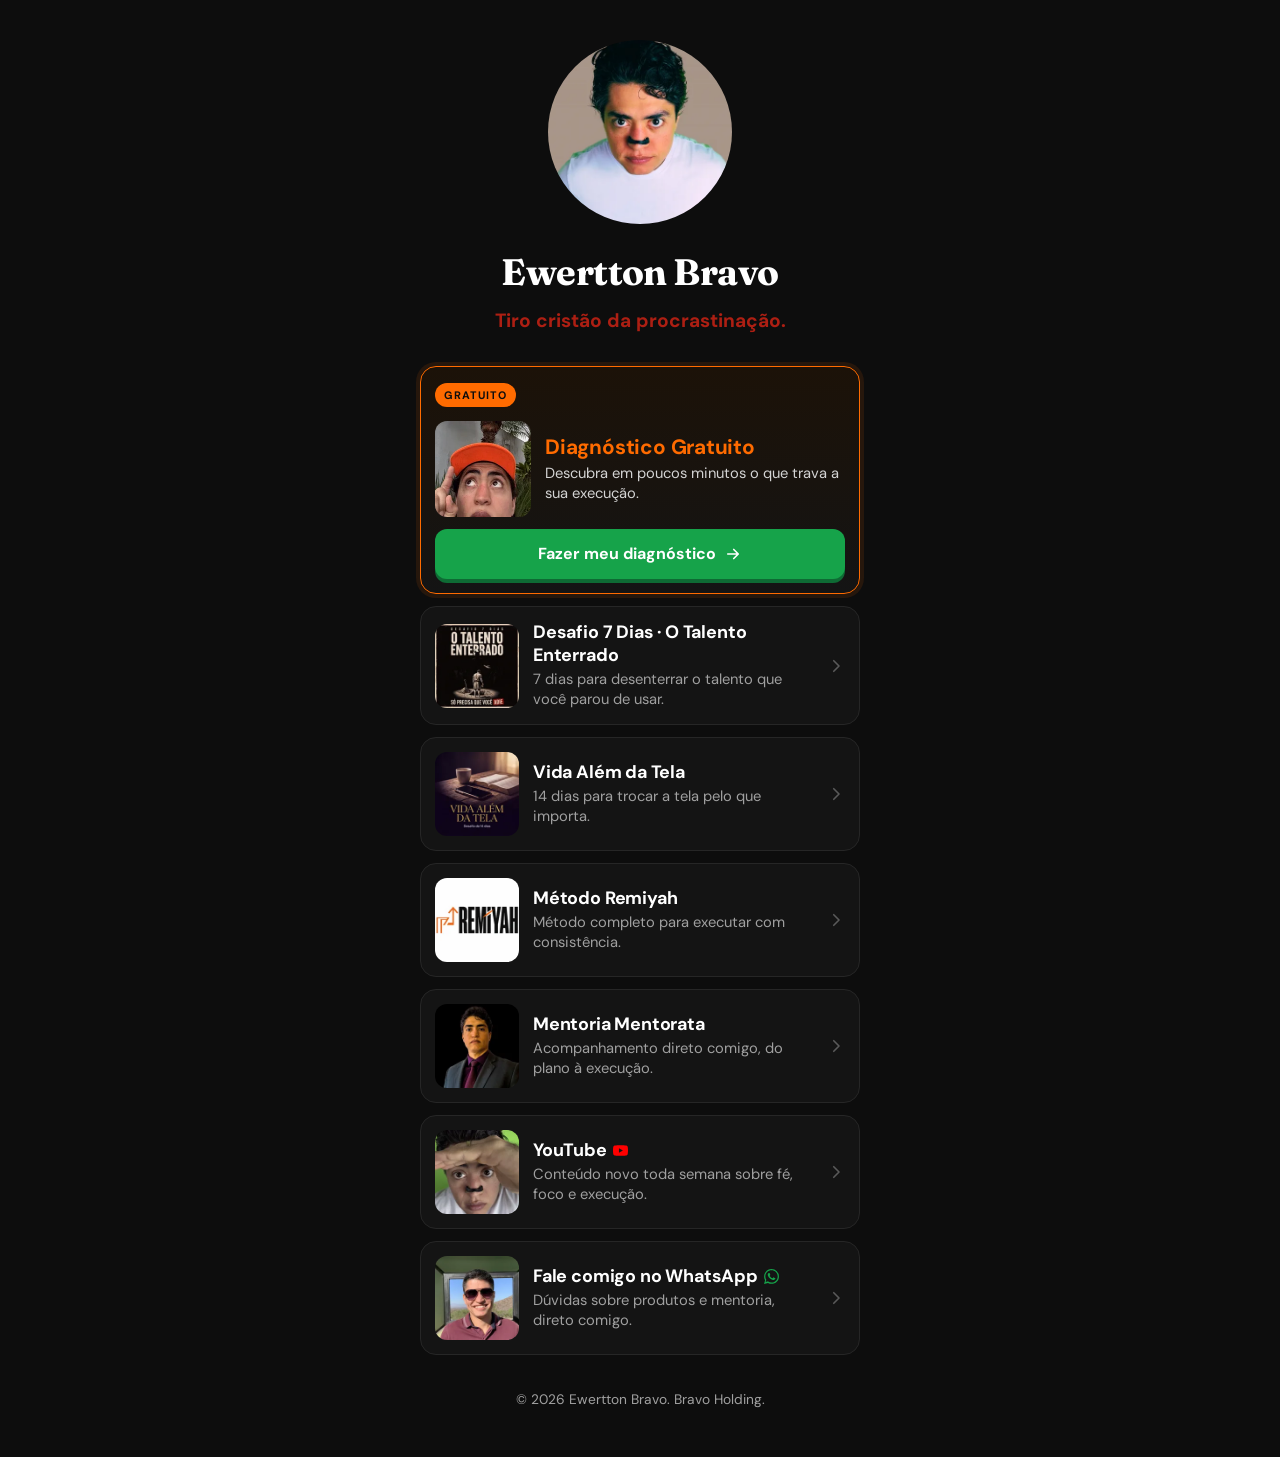
==== index.html @ 2bc5dc91 "Produtos em cards com destaque no Diagnóstico, foto e fonte maiores Reorganiza o link da bio no form" ====
<!DOCTYPE html>
<html lang="pt-BR">
<head>
<meta charset="UTF-8">
<meta name="viewport" content="width=device-width, initial-scale=1">

<title>Ewertton Bravo | Tiro cristão da procrastinação</title>
<meta name="description" content="Ewertton Bravo. Tiro cristão da procrastinação. Diagnóstico gratuito, Desafio 7 Dias · O Talento Enterrado, Método Remiyah e Mentoria Mentorata em um só lugar.">
<link rel="canonical" href="https://ebravoholding.com/">

<!-- Open Graph -->
<meta property="og:type" content="website">
<meta property="og:url" content="https://ebravoholding.com/">
<meta property="og:title" content="Ewertton Bravo | Tiro cristão da procrastinação">
<meta property="og:description" content="Diagnóstico gratuito, Desafio 7 Dias · O Talento Enterrado, Método Remiyah e Mentoria Mentorata em um só lugar.">
<meta property="og:image" content="https://ebravoholding.com/og-image.jpg">
<meta property="og:image:width" content="1200">
<meta property="og:image:height" content="630">
<meta property="og:locale" content="pt_BR">

<!-- Twitter -->
<meta name="twitter:card" content="summary_large_image">
<meta name="twitter:title" content="Ewertton Bravo | Tiro cristão da procrastinação">
<meta name="twitter:description" content="Diagnóstico gratuito, Desafio 7 Dias · O Talento Enterrado, Método Remiyah e Mentoria Mentorata em um só lugar.">
<meta name="twitter:image" content="https://ebravoholding.com/og-image.jpg">

<link rel="icon" href="/favicon/favicon.ico" sizes="any">
<link rel="icon" type="image/svg+xml" href="/favicon/favicon.svg">
<link rel="apple-touch-icon" href="/favicon/apple-touch-icon.png">
<link rel="manifest" href="/favicon/site.webmanifest">

<!-- Fonts: preconnect + non-blocking load -->
<link rel="preconnect" href="https://fonts.googleapis.com">
<link rel="preconnect" href="https://fonts.gstatic.com" crossorigin>
<link rel="preload" as="style" href="https://fonts.googleapis.com/css2?family=DM+Sans:wght@400;500;700&family=Fraunces:opsz,wght@9..144,600;9..144,700&display=swap">
<link rel="stylesheet" href="https://fonts.googleapis.com/css2?family=DM+Sans:wght@400;500;700&family=Fraunces:opsz,wght@9..144,600;9..144,700&display=swap" media="print" onload="this.media='all'">
<noscript><link rel="stylesheet" href="https://fonts.googleapis.com/css2?family=DM+Sans:wght@400;500;700&family=Fraunces:opsz,wght@9..144,600;9..144,700&display=swap"></noscript>

<!-- Structured data: Person -->
<script type="application/ld+json">
{
  "@context": "https://schema.org",
  "@type": "Person",
  "name": "Ewertton Bravo",
  "url": "https://ebravoholding.com/",
  "image": "https://ebravoholding.com/assets/avatar.webp?v=3",
  "description": "Tiro cristão da procrastinação.",
  "jobTitle": "Mentor",
  "sameAs": ["https://www.youtube.com/@ewerttonbravo"]
}
</script>

<!-- Critical CSS (above the fold) -->
<style>
:root{
  --bg:#0D0D0D; --text:#FFFFFF; --accent:#FF6B00; --muted:#A0A0A0;
  --btn:#16A34A; --btn-hover:#15803D; --btn-ledge:#0E6B34;
  --red:#AD1F13;
  --card:#141414; --card-line:#262626;
}
*{box-sizing:border-box;margin:0;padding:0}
html{-webkit-text-size-adjust:100%}
body{
  background:var(--bg); color:var(--text);
  font-family:"DM Sans",system-ui,-apple-system,Segoe UI,Roboto,sans-serif;
  line-height:1.5; -webkit-font-smoothing:antialiased;
  min-height:100vh; display:flex; justify-content:center;
}
.wrap{
  width:100%; max-width:480px; padding:40px 20px 48px;
  display:flex; flex-direction:column; align-items:center;
}
.avatar{
  width:160px; height:160px; border-radius:50%;
  display:block; object-fit:cover;
}
h1{
  font-family:"Fraunces",Georgia,serif; font-weight:700;
  font-size:2rem; letter-spacing:-.015em; margin-top:20px; text-align:center;
}
.tagline{
  color:var(--red); font-weight:700; font-size:1.12rem;
  margin-top:8px; text-align:center;
}

/* ---- cards ---- */
.links{
  width:100%; margin-top:30px;
  display:flex; flex-direction:column; gap:12px;
}
.card{
  position:relative; display:flex; align-items:center; gap:14px;
  padding:14px; text-decoration:none; color:var(--text);
  background:var(--card); border:1px solid var(--card-line);
  border-radius:16px;
  transition:transform .08s ease, border-color .15s ease, background .15s ease;
}
.card:active{transform:translateY(2px)}
@media (hover:hover){.card:hover{background:#1A1A1A;border-color:#3A3A3A}}

.thumb{
  flex:0 0 auto; width:84px; height:84px; border-radius:12px;
  display:block; object-fit:cover; background:#1A1A1A;
}
.title-ico{width:15px;height:15px;vertical-align:-2px;margin-left:6px;flex:0 0 auto}
.ico-yt{color:#FF0000}
.ico-wpp{color:var(--btn)}

.card__body{display:flex;flex-direction:column;gap:4px;min-width:0}
.card__title{
  font-weight:700; font-size:1.06rem; line-height:1.25; letter-spacing:-.01em;
}
.card__desc{color:var(--muted);font-size:.88rem;line-height:1.35}

/* destaque: Diagnóstico Gratuito */
.card--hero{
  background:linear-gradient(180deg,#1C1208,#141414);
  border:1.5px solid var(--accent);
  box-shadow:0 0 0 4px rgba(255,107,0,.10);
  padding:16px 14px 14px;
  flex-direction:column; align-items:stretch; gap:12px;
}
@media (hover:hover){.card--hero:hover{background:linear-gradient(180deg,#241609,#161616);border-color:#FF8A2B}}
.hero__top{display:flex;align-items:center;gap:14px}
.card--hero .thumb{width:96px;height:96px}
.card--hero .card__title{font-size:1.2rem;color:var(--accent)}
.card--hero .card__desc{font-size:.92rem;color:#D4D4D4}
.badge{
  align-self:flex-start;
  font-size:.68rem; font-weight:700; letter-spacing:.09em; text-transform:uppercase;
  color:#0D0D0D; background:var(--accent);
  padding:4px 9px; border-radius:999px; margin-bottom:2px;
}
.hero__cta{
  display:flex; align-items:center; justify-content:center; gap:8px;
  min-height:50px; padding:12px 18px;
  background:var(--btn); color:#fff; font-weight:700; font-size:1rem;
  border-radius:12px; box-shadow:0 4px 0 var(--btn-ledge);
}
.card--hero:active .hero__cta{box-shadow:0 1px 0 var(--btn-ledge)}
@media (hover:hover){.card--hero:hover .hero__cta{background:var(--btn-hover)}}

.chev{flex:0 0 auto;margin-left:auto;color:#5A5A5A;width:18px;height:18px}
@media (hover:hover){.card:hover .chev{color:var(--accent)}}
@media (max-width:400px){
  .wrap{padding:36px 16px 44px}
  .thumb{width:74px;height:74px}
  .card--hero .thumb{width:84px;height:84px}
  .chev{display:none}
  .card{gap:12px}
}
@media (min-width:600px){
  .avatar{width:184px;height:184px}
  h1{font-size:2.3rem}
  .tagline{font-size:1.2rem}
}
</style>
</head>
<body>
<main class="wrap">
  <img class="avatar" src="/assets/avatar.webp?v=3" width="160" height="160"
       alt="Ewertton Bravo" fetchpriority="high">
  <h1>Ewertton Bravo</h1>
  <p class="tagline">Tiro cristão da procrastinação.</p>

  <nav class="links" aria-label="Links">

    <!-- DESTAQUE -->
    <a class="card card--hero" href="https://ebravoholding.com/diagnostico?utm_source=Instagram&amp;utm_medium=LinkBio&amp;utm_campaign=Diagnostico&amp;utm_content=Todos&amp;utm_term=Perfil" data-bio="diagnostico">
      <span class="badge">Gratuito</span>
      <span class="hero__top">
        <img class="thumb" src="/assets/prod-diagnostico.webp?v=1" width="96" height="96" alt="Diagnóstico Gratuito" decoding="async">
      <span class="card__body">
          <span class="card__title">Diagnóstico Gratuito</span>
          <span class="card__desc">Descubra em poucos minutos o que trava a sua execução.</span>
        </span>
      </span>
      <span class="hero__cta">Fazer meu diagnóstico
        <svg width="18" height="18" viewBox="0 0 24 24" fill="none" stroke="currentColor" stroke-width="2.2" stroke-linecap="round" stroke-linejoin="round" aria-hidden="true"><path d="M5 12h13M13 6l6 6-6 6"/></svg>
      </span>
    </a>

    <a class="card" href="https://ebravoholding.com/desafio?utm_source=Instagram&amp;utm_medium=LinkBio&amp;utm_campaign=GoogleForms&amp;utm_content=Todos&amp;utm_term=Organico" data-bio="desafio-7-dias">
      <img class="thumb" src="/assets/prod-desafio.webp?v=1" width="84" height="84" alt="Desafio 7 Dias · O Talento Enterrado" loading="lazy" decoding="async">
      <span class="card__body">
        <span class="card__title">Desafio 7 Dias · O Talento Enterrado</span>
        <span class="card__desc">7 dias para desenterrar o talento que você parou de usar.</span>
      </span>
      <svg class="chev" viewBox="0 0 24 24" fill="none" stroke="currentColor" stroke-width="2.2" stroke-linecap="round" stroke-linejoin="round" aria-hidden="true"><path d="M9 5l7 7-7 7"/></svg>
    </a>

    <a class="card" href="https://ebravoholding.com/pages/vida-alem-da-tela/?utm_source=Instagram&amp;utm_medium=LinkBio&amp;utm_campaign=VAT&amp;utm_content=Todos&amp;utm_term=Organico" data-bio="vida-alem-da-tela">
      <img class="thumb" src="/assets/prod-vat.webp?v=1" width="84" height="84" alt="Vida Além da Tela" loading="lazy" decoding="async">
      <span class="card__body">
        <span class="card__title">Vida Além da Tela</span>
        <span class="card__desc">14 dias para trocar a tela pelo que importa.</span>
      </span>
      <svg class="chev" viewBox="0 0 24 24" fill="none" stroke="currentColor" stroke-width="2.2" stroke-linecap="round" stroke-linejoin="round" aria-hidden="true"><path d="M9 5l7 7-7 7"/></svg>
    </a>

    <a class="card" href="https://ebravoholding.com/remiyah?utm_source=Instagram&amp;utm_medium=LinkBio&amp;utm_campaign=RMA&amp;utm_content=Todos&amp;utm_term=Organico" data-bio="metodo-remiyah">
      <img class="thumb" src="/assets/prod-remiyah.webp?v=1" width="84" height="84" alt="Método Remiyah" loading="lazy" decoding="async">
      <span class="card__body">
        <span class="card__title">Método Remiyah</span>
        <span class="card__desc">Método completo para executar com consistência.</span>
      </span>
      <svg class="chev" viewBox="0 0 24 24" fill="none" stroke="currentColor" stroke-width="2.2" stroke-linecap="round" stroke-linejoin="round" aria-hidden="true"><path d="M9 5l7 7-7 7"/></svg>
    </a>

    <a class="card" href="https://wa.me/5591920052300?text=Tenho%20interesse%20na%20Mentoria%20Mentorata" data-bio="mentoria-mentorata" target="_blank" rel="noopener">
      <img class="thumb" src="/assets/prod-mentorata.webp?v=1" width="84" height="84" alt="Mentoria Mentorata" loading="lazy" decoding="async">
      <span class="card__body">
        <span class="card__title">Mentoria Mentorata</span>
        <span class="card__desc">Acompanhamento direto comigo, do plano à execução.</span>
      </span>
      <svg class="chev" viewBox="0 0 24 24" fill="none" stroke="currentColor" stroke-width="2.2" stroke-linecap="round" stroke-linejoin="round" aria-hidden="true"><path d="M9 5l7 7-7 7"/></svg>
    </a>

    <a class="card" href="https://www.youtube.com/@ewerttonbravo" data-bio="youtube" target="_blank" rel="noopener">
      <img class="thumb" src="/assets/prod-youtube.webp?v=1" width="84" height="84" alt="Canal do Ewertton Bravo no YouTube" loading="lazy" decoding="async">
      <span class="card__body">
        <span class="card__title">YouTube<svg class="title-ico ico-yt" viewBox="0 0 24 24" fill="currentColor" aria-hidden="true"><path d="M23.498 6.186a3.016 3.016 0 0 0-2.122-2.136C19.505 3.545 12 3.545 12 3.545s-7.505 0-9.377.505A3.017 3.017 0 0 0 .502 6.186C0 8.07 0 12 0 12s0 3.93.502 5.814a3.016 3.016 0 0 0 2.122 2.136c1.871.505 9.376.505 9.376.505s7.505 0 9.377-.505a3.015 3.015 0 0 0 2.122-2.136C24 15.93 24 12 24 12s0-3.93-.502-5.814zM9.545 15.568V8.432L15.818 12l-6.273 3.568z"/></svg></span>
        <span class="card__desc">Conteúdo novo toda semana sobre fé, foco e execução.</span>
      </span>
      <svg class="chev" viewBox="0 0 24 24" fill="none" stroke="currentColor" stroke-width="2.2" stroke-linecap="round" stroke-linejoin="round" aria-hidden="true"><path d="M9 5l7 7-7 7"/></svg>
    </a>

    <a class="card" href="https://wa.me/5591920052300" data-bio="whatsapp" target="_blank" rel="noopener">
      <img class="thumb" src="/assets/prod-whatsapp.webp?v=1" width="84" height="84" alt="Ewertton Bravo" loading="lazy" decoding="async">
      <span class="card__body">
        <span class="card__title">Fale comigo no WhatsApp<svg class="title-ico ico-wpp" viewBox="0 0 24 24" fill="currentColor" aria-hidden="true"><path d="M.057 24l1.687-6.163a11.867 11.867 0 01-1.587-5.945C.16 5.335 5.495 0 12.05 0a11.82 11.82 0 018.413 3.488 11.82 11.82 0 013.48 8.414c-.003 6.557-5.338 11.892-11.893 11.892a11.9 11.9 0 01-5.688-1.448L.057 24zm6.597-3.807c1.676.995 3.276 1.591 5.392 1.592 5.448 0 9.886-4.434 9.889-9.885.002-5.462-4.415-9.89-9.881-9.892-5.452 0-9.887 4.434-9.889 9.884a9.86 9.86 0 001.51 5.26l-.999 3.648 3.978-1.044zm11.387-5.464c-.074-.124-.272-.198-.57-.347-.297-.149-1.758-.868-2.031-.967-.272-.099-.47-.149-.669.149-.198.297-.768.967-.941 1.165-.173.198-.347.223-.644.074-.297-.149-1.255-.462-2.39-1.475-.883-.788-1.48-1.761-1.653-2.059-.173-.297-.018-.458.13-.606.134-.133.297-.347.446-.521.151-.172.2-.296.3-.495.099-.198.05-.372-.025-.521-.075-.148-.669-1.611-.916-2.206-.242-.579-.487-.5-.669-.51l-.57-.01c-.198 0-.52.074-.792.372s-1.04 1.016-1.04 2.479 1.065 2.876 1.213 3.074c.149.198 2.095 3.2 5.076 4.487.71.306 1.263.489 1.694.626.712.226 1.36.194 1.872.118.571-.085 1.758-.719 2.006-1.413.248-.695.248-1.29.173-1.414z"/></svg></span>
        <span class="card__desc">Dúvidas sobre produtos e mentoria, direto comigo.</span>
      </span>
      <svg class="chev" viewBox="0 0 24 24" fill="none" stroke="currentColor" stroke-width="2.2" stroke-linecap="round" stroke-linejoin="round" aria-hidden="true"><path d="M9 5l7 7-7 7"/></svg>
    </a>
  </nav>

  <footer class="foot">
    <p>&copy; <span id="y">2026</span> Ewertton Bravo. Bravo Holding.</p>
  </footer>
</main>

<!-- non-critical styles -->
<link rel="stylesheet" href="/style.css?v=4" media="print" onload="this.media='all'">
<noscript><link rel="stylesheet" href="/style.css?v=4"></noscript>

<!-- Meta Pixel -->
<script>
!function(f,b,e,v,n,t,s)
{if(f.fbq)return;n=f.fbq=function(){n.callMethod?
n.callMethod.apply(n,arguments):n.queue.push(arguments)};
if(!f._fbq)f._fbq=n;n.push=n;n.loaded=!0;n.version='2.0';
n.queue=[];t=b.createElement(e);t.async=!0;
t.src=v;s=b.getElementsByTagName(e)[0];
s.parentNode.insertBefore(t,s)}(window,document,'script',
'https://connect.facebook.net/en_US/fbevents.js');
fbq('init','25723610987317406');fbq('track','PageView');
</script>
<noscript><img height="1" width="1" style="display:none"
  src="https://www.facebook.com/tr?id=25723610987317406&ev=PageView&noscript=1"/></noscript>

<!-- Outbound click tracking + year -->
<script>
document.getElementById('y').textContent=new Date().getFullYear();
document.querySelector('.links').addEventListener('click',function(e){
  var a=e.target.closest('a[data-bio]');
  if(a&&window.fbq){fbq('trackCustom','ClickBio',{destino:a.dataset.bio});}
});
</script>
</body>
</html>
---- style.css ----
/* style.css — não crítico (footer, variações, refinamentos) */

.foot{
  margin-top:34px;
  color:var(--muted);
  font-size:.86rem;
  text-align:center;
}

/* leve respiro tipográfico no desktop */
@media (min-width:600px){
  .card__title{font-size:1.12rem}
  .card--hero .card__title{font-size:1.3rem}
  .card__desc{font-size:.92rem}
}
---- style.css ----
/* style.css — não crítico (footer, variações, refinamentos) */

.foot{
  margin-top:34px;
  color:var(--muted);
  font-size:.86rem;
  text-align:center;
}

/* leve respiro tipográfico no desktop */
@media (min-width:600px){
  .card__title{font-size:1.12rem}
  .card--hero .card__title{font-size:1.3rem}
  .card__desc{font-size:.92rem}
}
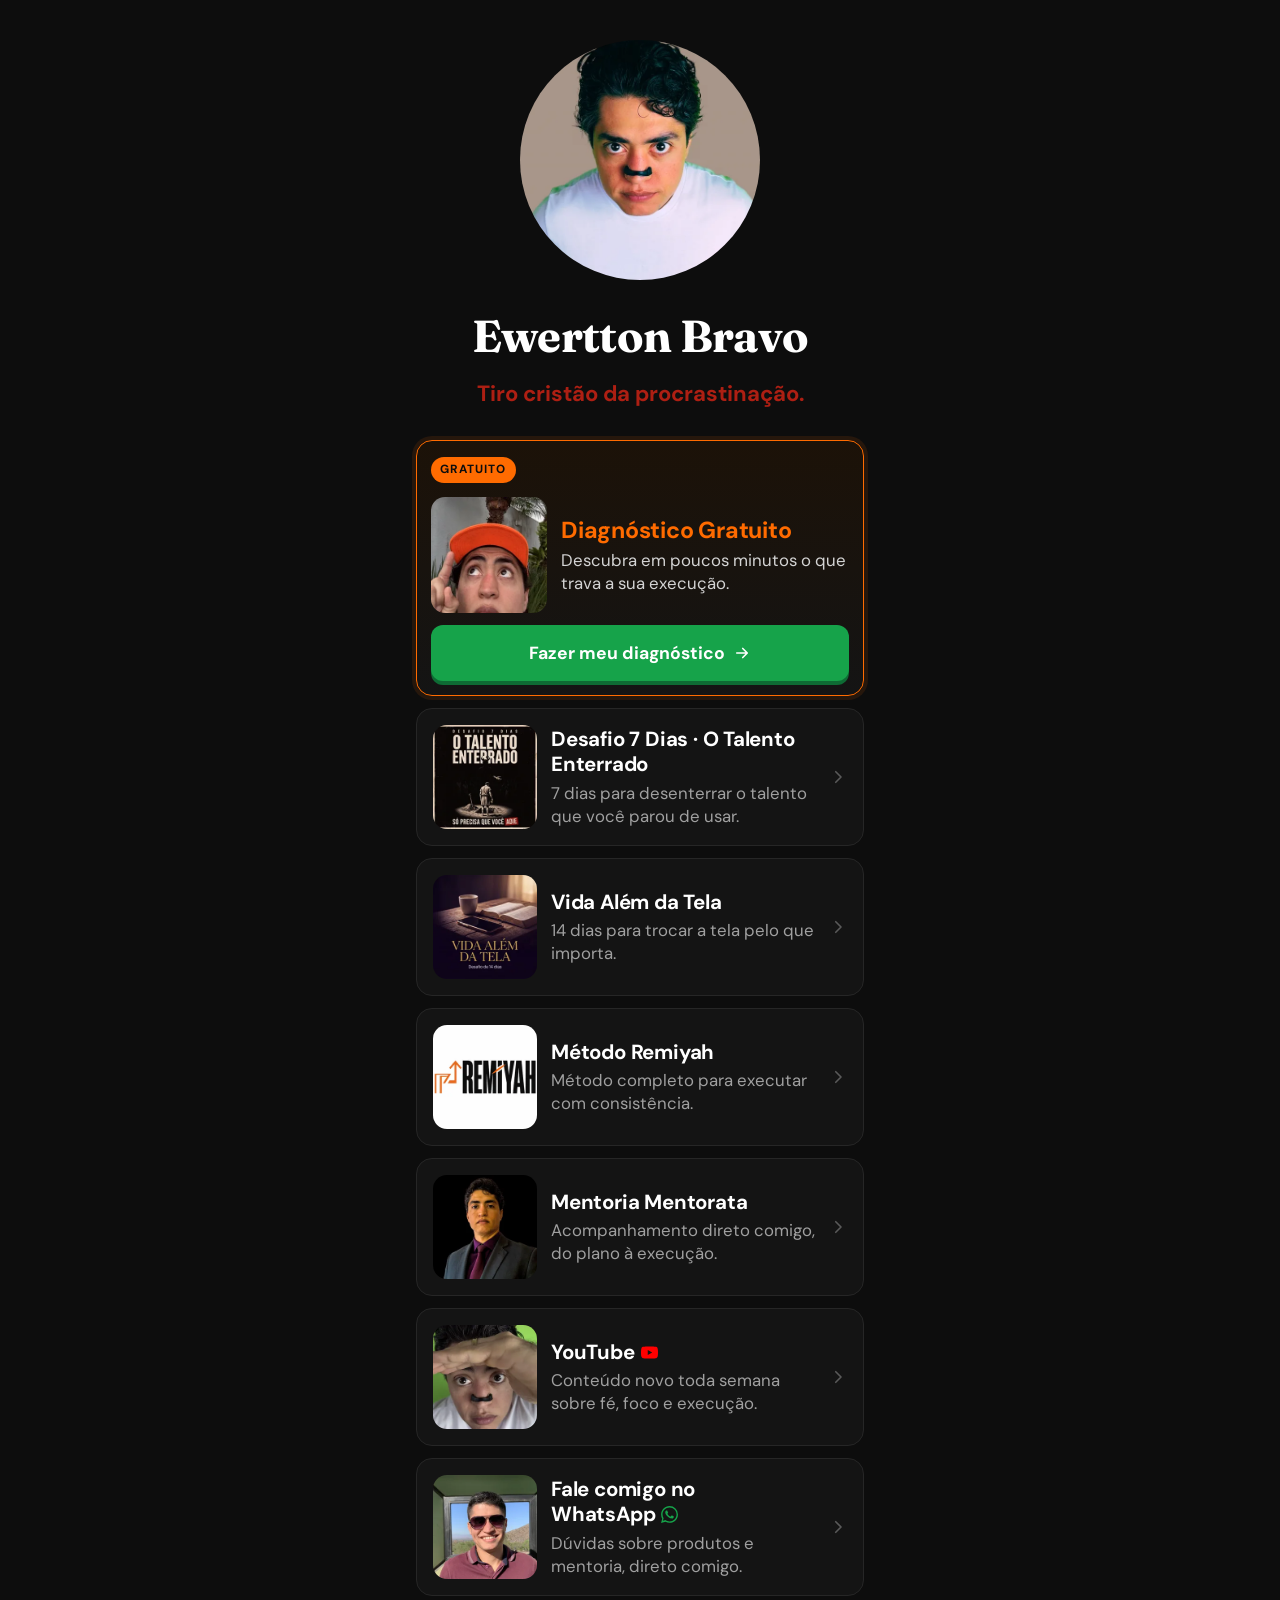
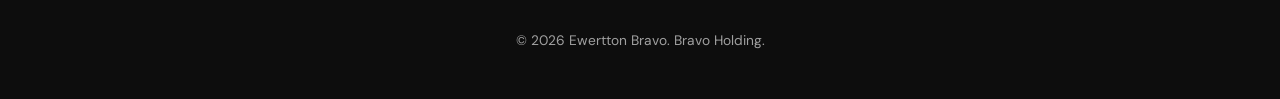
==== commit 28058577: "Aumenta foto, tipografia e cards, calibrado no celular - Avatar 160 → 200px no mobile, 184 → 240px n" ====
--- a/index.html
+++ b/index.html
@@ -43,7 +43,7 @@
   "@type": "Person",
   "name": "Ewertton Bravo",
   "url": "https://ebravoholding.com/",
-  "image": "https://ebravoholding.com/assets/avatar.webp?v=3",
+  "image": "https://ebravoholding.com/assets/avatar.webp?v=4",
   "description": "Tiro cristão da procrastinação.",
   "jobTitle": "Mentor",
   "sameAs": ["https://www.youtube.com/@ewerttonbravo"]
@@ -67,19 +67,19 @@
   min-height:100vh; display:flex; justify-content:center;
 }
 .wrap{
-  width:100%; max-width:480px; padding:40px 20px 48px;
+  width:100%; max-width:480px; padding:40px 16px 48px;
   display:flex; flex-direction:column; align-items:center;
 }
 .avatar{
-  width:160px; height:160px; border-radius:50%;
+  width:200px; height:200px; border-radius:50%;
   display:block; object-fit:cover;
 }
 h1{
   font-family:"Fraunces",Georgia,serif; font-weight:700;
-  font-size:2rem; letter-spacing:-.015em; margin-top:20px; text-align:center;
+  font-size:2.4rem; letter-spacing:-.015em; margin-top:22px; text-align:center;
 }
 .tagline{
-  color:var(--red); font-weight:700; font-size:1.12rem;
+  color:var(--red); font-weight:700; font-size:1.28rem;
   margin-top:8px; text-align:center;
 }
 
@@ -90,7 +90,7 @@
 }
 .card{
   position:relative; display:flex; align-items:center; gap:14px;
-  padding:14px; text-decoration:none; color:var(--text);
+  padding:16px; text-decoration:none; color:var(--text);
   background:var(--card); border:1px solid var(--card-line);
   border-radius:16px;
   transition:transform .08s ease, border-color .15s ease, background .15s ease;
@@ -99,18 +99,19 @@
 @media (hover:hover){.card:hover{background:#1A1A1A;border-color:#3A3A3A}}
 
 .thumb{
-  flex:0 0 auto; width:84px; height:84px; border-radius:12px;
+  flex:0 0 auto; width:104px; height:104px; border-radius:14px;
   display:block; object-fit:cover; background:#1A1A1A;
 }
-.title-ico{width:15px;height:15px;vertical-align:-2px;margin-left:6px;flex:0 0 auto}
+.nowrap{white-space:nowrap}
+.title-ico{width:17px;height:17px;vertical-align:-2px;margin-left:6px;flex:0 0 auto}
 .ico-yt{color:#FF0000}
 .ico-wpp{color:var(--btn)}
 
 .card__body{display:flex;flex-direction:column;gap:4px;min-width:0}
 .card__title{
-  font-weight:700; font-size:1.06rem; line-height:1.25; letter-spacing:-.01em;
-}
-.card__desc{color:var(--muted);font-size:.88rem;line-height:1.35}
+  font-weight:700; font-size:1.2rem; line-height:1.25; letter-spacing:-.01em;
+}
+.card__desc{color:var(--muted);font-size:1rem;line-height:1.35}
 
 /* destaque: Diagnóstico Gratuito */
 .card--hero{
@@ -122,19 +123,19 @@
 }
 @media (hover:hover){.card--hero:hover{background:linear-gradient(180deg,#241609,#161616);border-color:#FF8A2B}}
 .hero__top{display:flex;align-items:center;gap:14px}
-.card--hero .thumb{width:96px;height:96px}
-.card--hero .card__title{font-size:1.2rem;color:var(--accent)}
-.card--hero .card__desc{font-size:.92rem;color:#D4D4D4}
+.card--hero .thumb{width:116px;height:116px}
+.card--hero .card__title{font-size:1.35rem;color:var(--accent)}
+.card--hero .card__desc{font-size:1.05rem;color:#D4D4D4}
 .badge{
   align-self:flex-start;
-  font-size:.68rem; font-weight:700; letter-spacing:.09em; text-transform:uppercase;
+  font-size:.74rem; font-weight:700; letter-spacing:.09em; text-transform:uppercase;
   color:#0D0D0D; background:var(--accent);
   padding:4px 9px; border-radius:999px; margin-bottom:2px;
 }
 .hero__cta{
   display:flex; align-items:center; justify-content:center; gap:8px;
-  min-height:50px; padding:12px 18px;
-  background:var(--btn); color:#fff; font-weight:700; font-size:1rem;
+  min-height:56px; padding:14px 18px;
+  background:var(--btn); color:#fff; font-weight:700; font-size:1.1rem;
   border-radius:12px; box-shadow:0 4px 0 var(--btn-ledge);
 }
 .card--hero:active .hero__cta{box-shadow:0 1px 0 var(--btn-ledge)}
@@ -143,22 +144,25 @@
 .chev{flex:0 0 auto;margin-left:auto;color:#5A5A5A;width:18px;height:18px}
 @media (hover:hover){.card:hover .chev{color:var(--accent)}}
 @media (max-width:400px){
-  .wrap{padding:36px 16px 44px}
-  .thumb{width:74px;height:74px}
-  .card--hero .thumb{width:84px;height:84px}
+  .wrap{padding:36px 14px 44px}
+  .thumb{width:92px;height:92px}
+  .card--hero .thumb{width:104px;height:104px}
+  .card{padding:14px;gap:12px}
+  .card__title{font-size:1.12rem}
+  .card__desc{font-size:.95rem}
   .chev{display:none}
   .card{gap:12px}
 }
 @media (min-width:600px){
-  .avatar{width:184px;height:184px}
-  h1{font-size:2.3rem}
-  .tagline{font-size:1.2rem}
+  .avatar{width:240px;height:240px}
+  h1{font-size:2.8rem}
+  .tagline{font-size:1.38rem}
 }
 </style>
 </head>
 <body>
 <main class="wrap">
-  <img class="avatar" src="/assets/avatar.webp?v=3" width="160" height="160"
+  <img class="avatar" src="/assets/avatar.webp?v=4" width="200" height="200"
        alt="Ewertton Bravo" fetchpriority="high">
   <h1>Ewertton Bravo</h1>
   <p class="tagline">Tiro cristão da procrastinação.</p>
@@ -169,7 +173,7 @@
     <a class="card card--hero" href="https://ebravoholding.com/diagnostico?utm_source=Instagram&amp;utm_medium=LinkBio&amp;utm_campaign=Diagnostico&amp;utm_content=Todos&amp;utm_term=Perfil" data-bio="diagnostico">
       <span class="badge">Gratuito</span>
       <span class="hero__top">
-        <img class="thumb" src="/assets/prod-diagnostico.webp?v=1" width="96" height="96" alt="Diagnóstico Gratuito" decoding="async">
+        <img class="thumb" src="/assets/prod-diagnostico.webp?v=2" width="116" height="116" alt="Diagnóstico Gratuito" decoding="async">
       <span class="card__body">
           <span class="card__title">Diagnóstico Gratuito</span>
           <span class="card__desc">Descubra em poucos minutos o que trava a sua execução.</span>
@@ -181,7 +185,7 @@
     </a>
 
     <a class="card" href="https://ebravoholding.com/desafio?utm_source=Instagram&amp;utm_medium=LinkBio&amp;utm_campaign=GoogleForms&amp;utm_content=Todos&amp;utm_term=Organico" data-bio="desafio-7-dias">
-      <img class="thumb" src="/assets/prod-desafio.webp?v=1" width="84" height="84" alt="Desafio 7 Dias · O Talento Enterrado" loading="lazy" decoding="async">
+      <img class="thumb" src="/assets/prod-desafio.webp?v=2" width="104" height="104" alt="Desafio 7 Dias · O Talento Enterrado" loading="lazy" decoding="async">
       <span class="card__body">
         <span class="card__title">Desafio 7 Dias · O Talento Enterrado</span>
         <span class="card__desc">7 dias para desenterrar o talento que você parou de usar.</span>
@@ -190,7 +194,7 @@
     </a>
 
     <a class="card" href="https://ebravoholding.com/pages/vida-alem-da-tela/?utm_source=Instagram&amp;utm_medium=LinkBio&amp;utm_campaign=VAT&amp;utm_content=Todos&amp;utm_term=Organico" data-bio="vida-alem-da-tela">
-      <img class="thumb" src="/assets/prod-vat.webp?v=1" width="84" height="84" alt="Vida Além da Tela" loading="lazy" decoding="async">
+      <img class="thumb" src="/assets/prod-vat.webp?v=2" width="104" height="104" alt="Vida Além da Tela" loading="lazy" decoding="async">
       <span class="card__body">
         <span class="card__title">Vida Além da Tela</span>
         <span class="card__desc">14 dias para trocar a tela pelo que importa.</span>
@@ -199,7 +203,7 @@
     </a>
 
     <a class="card" href="https://ebravoholding.com/remiyah?utm_source=Instagram&amp;utm_medium=LinkBio&amp;utm_campaign=RMA&amp;utm_content=Todos&amp;utm_term=Organico" data-bio="metodo-remiyah">
-      <img class="thumb" src="/assets/prod-remiyah.webp?v=1" width="84" height="84" alt="Método Remiyah" loading="lazy" decoding="async">
+      <img class="thumb" src="/assets/prod-remiyah.webp?v=2" width="104" height="104" alt="Método Remiyah" loading="lazy" decoding="async">
       <span class="card__body">
         <span class="card__title">Método Remiyah</span>
         <span class="card__desc">Método completo para executar com consistência.</span>
@@ -208,7 +212,7 @@
     </a>
 
     <a class="card" href="https://wa.me/5591920052300?text=Tenho%20interesse%20na%20Mentoria%20Mentorata" data-bio="mentoria-mentorata" target="_blank" rel="noopener">
-      <img class="thumb" src="/assets/prod-mentorata.webp?v=1" width="84" height="84" alt="Mentoria Mentorata" loading="lazy" decoding="async">
+      <img class="thumb" src="/assets/prod-mentorata.webp?v=2" width="104" height="104" alt="Mentoria Mentorata" loading="lazy" decoding="async">
       <span class="card__body">
         <span class="card__title">Mentoria Mentorata</span>
         <span class="card__desc">Acompanhamento direto comigo, do plano à execução.</span>
@@ -217,7 +221,7 @@
     </a>
 
     <a class="card" href="https://www.youtube.com/@ewerttonbravo" data-bio="youtube" target="_blank" rel="noopener">
-      <img class="thumb" src="/assets/prod-youtube.webp?v=1" width="84" height="84" alt="Canal do Ewertton Bravo no YouTube" loading="lazy" decoding="async">
+      <img class="thumb" src="/assets/prod-youtube.webp?v=2" width="104" height="104" alt="Canal do Ewertton Bravo no YouTube" loading="lazy" decoding="async">
       <span class="card__body">
         <span class="card__title">YouTube<svg class="title-ico ico-yt" viewBox="0 0 24 24" fill="currentColor" aria-hidden="true"><path d="M23.498 6.186a3.016 3.016 0 0 0-2.122-2.136C19.505 3.545 12 3.545 12 3.545s-7.505 0-9.377.505A3.017 3.017 0 0 0 .502 6.186C0 8.07 0 12 0 12s0 3.93.502 5.814a3.016 3.016 0 0 0 2.122 2.136c1.871.505 9.376.505 9.376.505s7.505 0 9.377-.505a3.015 3.015 0 0 0 2.122-2.136C24 15.93 24 12 24 12s0-3.93-.502-5.814zM9.545 15.568V8.432L15.818 12l-6.273 3.568z"/></svg></span>
         <span class="card__desc">Conteúdo novo toda semana sobre fé, foco e execução.</span>
@@ -226,9 +230,9 @@
     </a>
 
     <a class="card" href="https://wa.me/5591920052300" data-bio="whatsapp" target="_blank" rel="noopener">
-      <img class="thumb" src="/assets/prod-whatsapp.webp?v=1" width="84" height="84" alt="Ewertton Bravo" loading="lazy" decoding="async">
-      <span class="card__body">
-        <span class="card__title">Fale comigo no WhatsApp<svg class="title-ico ico-wpp" viewBox="0 0 24 24" fill="currentColor" aria-hidden="true"><path d="M.057 24l1.687-6.163a11.867 11.867 0 01-1.587-5.945C.16 5.335 5.495 0 12.05 0a11.82 11.82 0 018.413 3.488 11.82 11.82 0 013.48 8.414c-.003 6.557-5.338 11.892-11.893 11.892a11.9 11.9 0 01-5.688-1.448L.057 24zm6.597-3.807c1.676.995 3.276 1.591 5.392 1.592 5.448 0 9.886-4.434 9.889-9.885.002-5.462-4.415-9.89-9.881-9.892-5.452 0-9.887 4.434-9.889 9.884a9.86 9.86 0 001.51 5.26l-.999 3.648 3.978-1.044zm11.387-5.464c-.074-.124-.272-.198-.57-.347-.297-.149-1.758-.868-2.031-.967-.272-.099-.47-.149-.669.149-.198.297-.768.967-.941 1.165-.173.198-.347.223-.644.074-.297-.149-1.255-.462-2.39-1.475-.883-.788-1.48-1.761-1.653-2.059-.173-.297-.018-.458.13-.606.134-.133.297-.347.446-.521.151-.172.2-.296.3-.495.099-.198.05-.372-.025-.521-.075-.148-.669-1.611-.916-2.206-.242-.579-.487-.5-.669-.51l-.57-.01c-.198 0-.52.074-.792.372s-1.04 1.016-1.04 2.479 1.065 2.876 1.213 3.074c.149.198 2.095 3.2 5.076 4.487.71.306 1.263.489 1.694.626.712.226 1.36.194 1.872.118.571-.085 1.758-.719 2.006-1.413.248-.695.248-1.29.173-1.414z"/></svg></span>
+      <img class="thumb" src="/assets/prod-whatsapp.webp?v=2" width="104" height="104" alt="Ewertton Bravo" loading="lazy" decoding="async">
+      <span class="card__body">
+        <span class="card__title">Fale comigo no <span class="nowrap">WhatsApp<svg class="title-ico ico-wpp" viewBox="0 0 24 24" fill="currentColor" aria-hidden="true"><path d="M.057 24l1.687-6.163a11.867 11.867 0 01-1.587-5.945C.16 5.335 5.495 0 12.05 0a11.82 11.82 0 018.413 3.488 11.82 11.82 0 013.48 8.414c-.003 6.557-5.338 11.892-11.893 11.892a11.9 11.9 0 01-5.688-1.448L.057 24zm6.597-3.807c1.676.995 3.276 1.591 5.392 1.592 5.448 0 9.886-4.434 9.889-9.885.002-5.462-4.415-9.89-9.881-9.892-5.452 0-9.887 4.434-9.889 9.884a9.86 9.86 0 001.51 5.26l-.999 3.648 3.978-1.044zm11.387-5.464c-.074-.124-.272-.198-.57-.347-.297-.149-1.758-.868-2.031-.967-.272-.099-.47-.149-.669.149-.198.297-.768.967-.941 1.165-.173.198-.347.223-.644.074-.297-.149-1.255-.462-2.39-1.475-.883-.788-1.48-1.761-1.653-2.059-.173-.297-.018-.458.13-.606.134-.133.297-.347.446-.521.151-.172.2-.296.3-.495.099-.198.05-.372-.025-.521-.075-.148-.669-1.611-.916-2.206-.242-.579-.487-.5-.669-.51l-.57-.01c-.198 0-.52.074-.792.372s-1.04 1.016-1.04 2.479 1.065 2.876 1.213 3.074c.149.198 2.095 3.2 5.076 4.487.71.306 1.263.489 1.694.626.712.226 1.36.194 1.872.118.571-.085 1.758-.719 2.006-1.413.248-.695.248-1.29.173-1.414z"/></svg></span></span>
         <span class="card__desc">Dúvidas sobre produtos e mentoria, direto comigo.</span>
       </span>
       <svg class="chev" viewBox="0 0 24 24" fill="none" stroke="currentColor" stroke-width="2.2" stroke-linecap="round" stroke-linejoin="round" aria-hidden="true"><path d="M9 5l7 7-7 7"/></svg>
@@ -241,8 +245,8 @@
 </main>
 
 <!-- non-critical styles -->
-<link rel="stylesheet" href="/style.css?v=4" media="print" onload="this.media='all'">
-<noscript><link rel="stylesheet" href="/style.css?v=4"></noscript>
+<link rel="stylesheet" href="/style.css?v=5" media="print" onload="this.media='all'">
+<noscript><link rel="stylesheet" href="/style.css?v=5"></noscript>
 
 <!-- Meta Pixel -->
 <script>
--- a/style.css
+++ b/style.css
@@ -9,7 +9,7 @@
 
 /* leve respiro tipográfico no desktop */
 @media (min-width:600px){
-  .card__title{font-size:1.12rem}
-  .card--hero .card__title{font-size:1.3rem}
-  .card__desc{font-size:.92rem}
+  .card__title{font-size:1.28rem}
+  .card--hero .card__title{font-size:1.45rem}
+  .card__desc{font-size:1.05rem}
 }
--- a/style.css
+++ b/style.css
@@ -9,7 +9,7 @@
 
 /* leve respiro tipográfico no desktop */
 @media (min-width:600px){
-  .card__title{font-size:1.12rem}
-  .card--hero .card__title{font-size:1.3rem}
-  .card__desc{font-size:.92rem}
+  .card__title{font-size:1.28rem}
+  .card--hero .card__title{font-size:1.45rem}
+  .card__desc{font-size:1.05rem}
 }
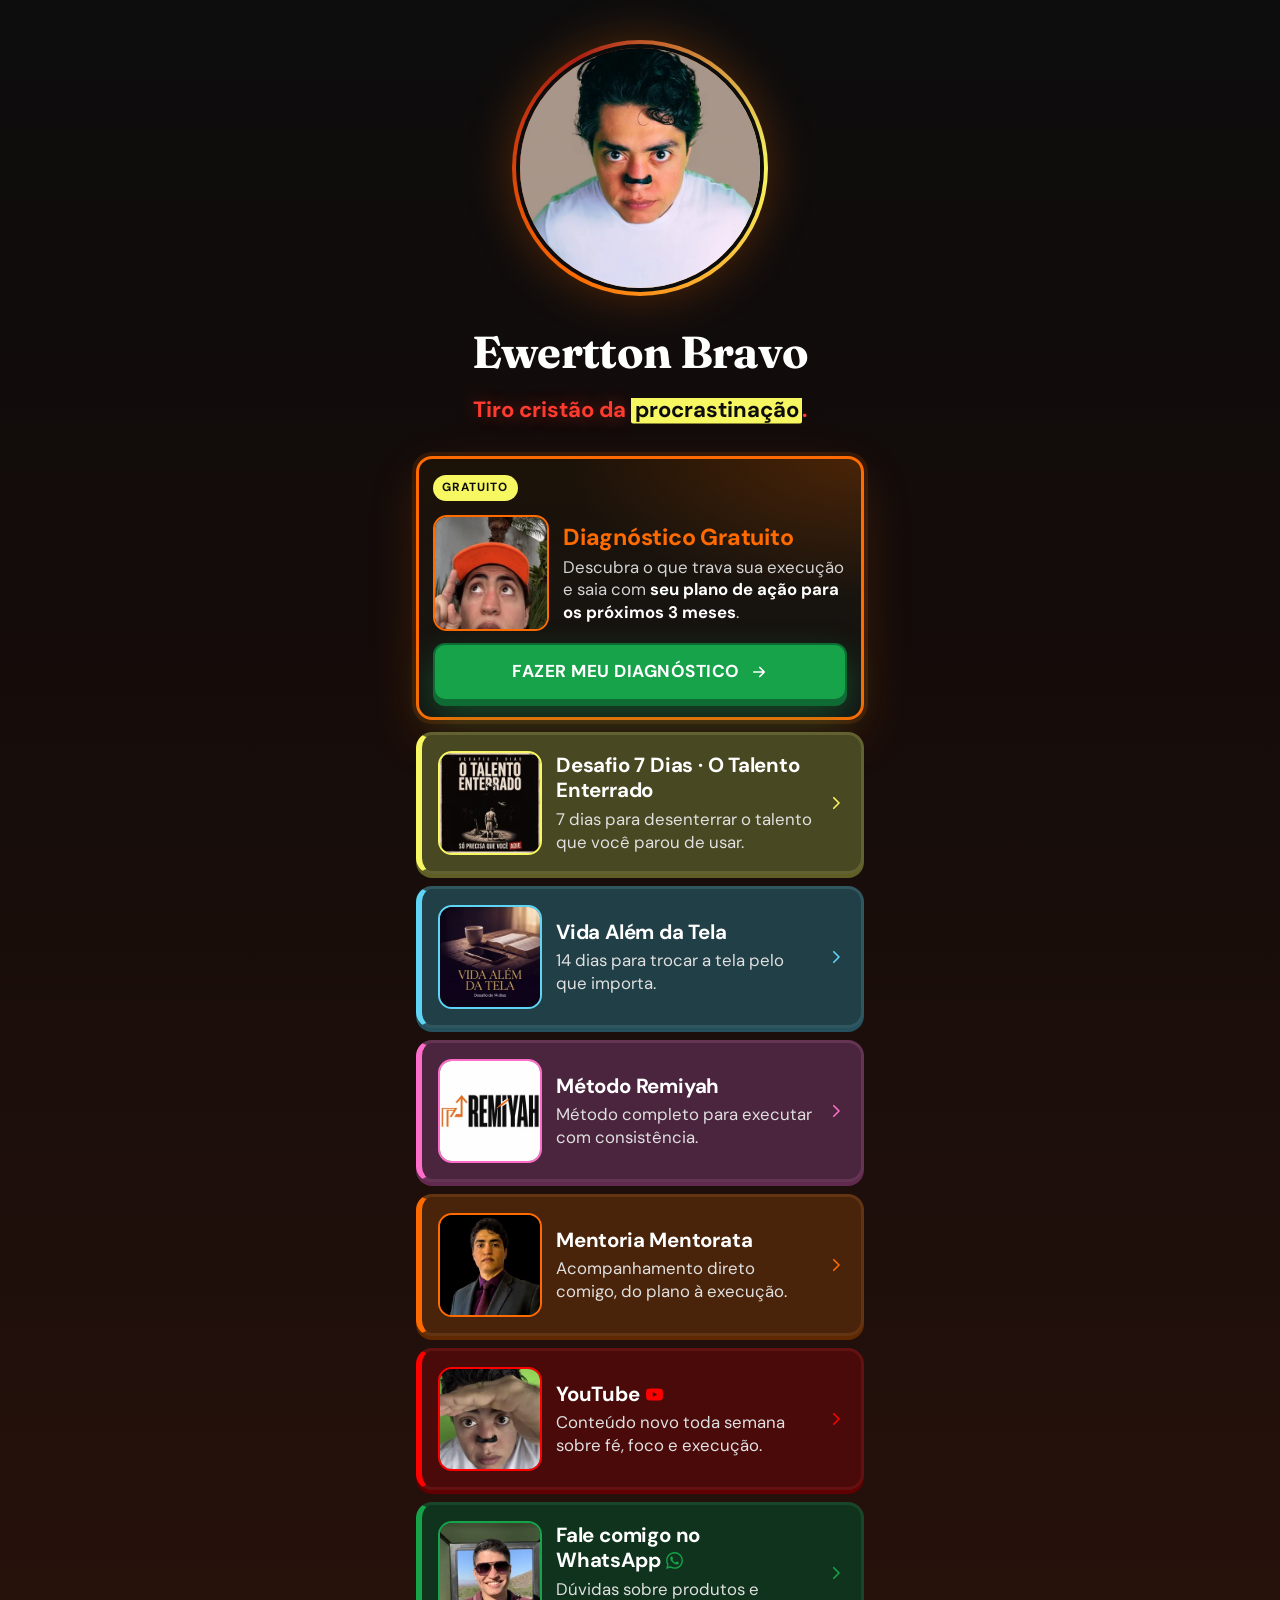
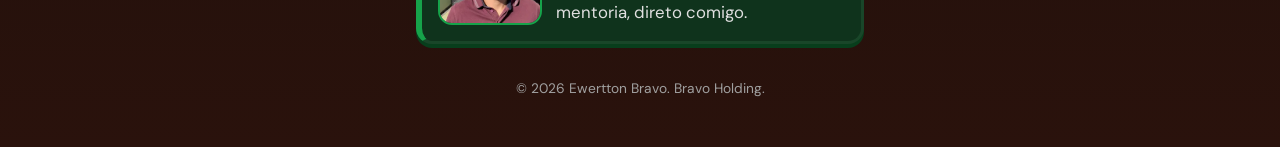
==== commit df3cb2d8: "Cards coloridos, fundo em degradê e CTA do Diagnóstico com mais destaque Fundo em degradê dark quent" ====
--- a/index.html
+++ b/index.html
@@ -57,11 +57,15 @@
   --btn:#16A34A; --btn-hover:#15803D; --btn-ledge:#0E6B34;
   --red:#AD1F13;
   --card:#141414; --card-line:#262626;
+  --yellow:#F7F761; --cyan:#5FD5F5; --pink:#FF6DCB;
+  --ease:cubic-bezier(.2,.8,.2,1);
 }
 *{box-sizing:border-box;margin:0;padding:0}
-html{-webkit-text-size-adjust:100%}
+html{-webkit-text-size-adjust:100%;background:var(--bg)}
 body{
-  background:var(--bg); color:var(--text);
+  background:var(--bg);
+  background:linear-gradient(180deg,#0D0D0D 0%,#140C0A 35%,#1E0F0B 70%,#2A120C 100%);
+  color:var(--text);
   font-family:"DM Sans",system-ui,-apple-system,Segoe UI,Roboto,sans-serif;
   line-height:1.5; -webkit-font-smoothing:antialiased;
   min-height:100vh; display:flex; justify-content:center;
@@ -70,18 +74,32 @@
   width:100%; max-width:480px; padding:40px 16px 48px;
   display:flex; flex-direction:column; align-items:center;
 }
+/* anel estilo story: borda transparente mostra o gradiente, sombra inset abre o vão escuro.
+   Caixa de 216px pra foto seguir com 200px (216 = 200 + 2x4 borda + 2x4 vão). */
 .avatar{
-  width:200px; height:200px; border-radius:50%;
+  width:216px; height:216px; border-radius:50%;
   display:block; object-fit:cover;
+  padding:4px; border:4px solid transparent;
+  background:conic-gradient(from 210deg,var(--accent),var(--red),var(--yellow),var(--accent)) border-box;
+  box-shadow:inset 0 0 0 4px var(--bg),0 0 48px rgba(255,107,0,.28);
 }
 h1{
   font-family:"Fraunces",Georgia,serif; font-weight:700;
   font-size:2.4rem; letter-spacing:-.015em; margin-top:22px; text-align:center;
 }
 .tagline{
-  color:var(--red); font-weight:700; font-size:1.28rem;
+  color:#FF3B2F; font-weight:700; font-size:1.28rem;
+  text-shadow:0 0 18px rgba(255,59,47,.45);
   margin-top:8px; text-align:center;
 }
+/* marca-texto: estado final no base, varredura no keyframe (reduced-motion cai direto no final) */
+.hl{
+  color:#0D0D0D; text-shadow:none; padding:0 .14em; border-radius:3px;
+  background:linear-gradient(var(--yellow),var(--yellow)) no-repeat 0 90%/100% 88%;
+  -webkit-box-decoration-break:clone; box-decoration-break:clone;
+  animation:hl 1s .35s var(--ease) backwards;
+}
+@keyframes hl{from{background-size:0 88%;color:#FF3B2F}}
 
 /* ---- cards ---- */
 .links{
@@ -89,18 +107,44 @@
   display:flex; flex-direction:column; gap:12px;
 }
 .card{
+  --c:#3A3A3A;
   position:relative; display:flex; align-items:center; gap:14px;
   padding:16px; text-decoration:none; color:var(--text);
-  background:var(--card); border:1px solid var(--card-line);
+  background:var(--card);
+  background:color-mix(in srgb,var(--c) 25%,#0D0D0D);
+  border:3px solid color-mix(in srgb,var(--c) 32%,#1A1A1A);
+  border-left:6px solid var(--c);
   border-radius:16px;
-  transition:transform .08s ease, border-color .15s ease, background .15s ease;
-}
-.card:active{transform:translateY(2px)}
-@media (hover:hover){.card:hover{background:#1A1A1A;border-color:#3A3A3A}}
+  box-shadow:0 4px 0 #000;
+  box-shadow:0 4px 0 color-mix(in srgb,var(--c) 38%,#000);
+  transition:transform .12s var(--ease), box-shadow .12s var(--ease), border-color .15s ease, background .15s ease;
+  animation:rise .45s var(--ease) backwards;
+}
+/* ledge afunda no toque: affordance de botão, puxa clique */
+.card:active{transform:translateY(3px);box-shadow:0 1px 0 color-mix(in srgb,var(--c) 38%,#000)}
+@media (hover:hover){
+  .card:hover{background:color-mix(in srgb,var(--c) 35%,#0D0D0D);border-color:color-mix(in srgb,var(--c) 60%,#1A1A1A);border-left-color:var(--c);transform:translateY(-2px)}
+  .card:hover .thumb{box-shadow:0 0 18px color-mix(in srgb,var(--c) 45%,transparent)}
+}
+.card[data-bio="desafio-7-dias"]{--c:var(--yellow)}
+.card[data-bio="vida-alem-da-tela"]{--c:var(--cyan)}
+.card[data-bio="metodo-remiyah"]{--c:var(--pink)}
+.card[data-bio="mentoria-mentorata"]{--c:var(--accent)}
+.card[data-bio="youtube"]{--c:#FF0000}
+.card[data-bio="whatsapp"]{--c:var(--btn)}
+.links>.card:nth-child(2){animation-delay:.05s}
+.links>.card:nth-child(3){animation-delay:.1s}
+.links>.card:nth-child(4){animation-delay:.15s}
+.links>.card:nth-child(5){animation-delay:.2s}
+.links>.card:nth-child(6){animation-delay:.25s}
+.links>.card:nth-child(7){animation-delay:.3s}
+@keyframes rise{from{opacity:0;transform:translateY(14px)}}
 
 .thumb{
   flex:0 0 auto; width:104px; height:104px; border-radius:14px;
   display:block; object-fit:cover; background:#1A1A1A;
+  border:2px solid var(--c,var(--accent));
+  transition:box-shadow .15s ease;
 }
 .nowrap{white-space:nowrap}
 .title-ico{width:17px;height:17px;vertical-align:-2px;margin-left:6px;flex:0 0 auto}
@@ -111,38 +155,54 @@
 .card__title{
   font-weight:700; font-size:1.2rem; line-height:1.25; letter-spacing:-.01em;
 }
-.card__desc{color:var(--muted);font-size:1rem;line-height:1.35}
+.card__desc{color:#E0E0E0;font-size:1rem;line-height:1.35}
 
 /* destaque: Diagnóstico Gratuito */
 .card--hero{
-  background:linear-gradient(180deg,#1C1208,#141414);
-  border:1.5px solid var(--accent);
-  box-shadow:0 0 0 4px rgba(255,107,0,.10);
-  padding:16px 14px 14px;
+  background:
+    radial-gradient(420px 200px at 100% 0,rgba(255,107,0,.20),transparent 70%),
+    linear-gradient(180deg,#1C1208,#141414);
+  border:3px solid var(--accent);
+  box-shadow:0 0 0 4px rgba(255,107,0,.12),0 18px 50px rgba(255,107,0,.16);
+  padding:16px 14px 16px;
   flex-direction:column; align-items:stretch; gap:12px;
 }
-@media (hover:hover){.card--hero:hover{background:linear-gradient(180deg,#241609,#161616);border-color:#FF8A2B}}
+.card--hero:active{transform:none;box-shadow:0 0 0 4px rgba(255,107,0,.12),0 18px 50px rgba(255,107,0,.16)}
+@media (hover:hover){.card--hero:hover{background:radial-gradient(420px 200px at 100% 0,rgba(255,107,0,.26),transparent 70%),linear-gradient(180deg,#241609,#161616);border-color:#FF8A2B;transform:none}}
 .hero__top{display:flex;align-items:center;gap:14px}
-.card--hero .thumb{width:116px;height:116px}
+.card--hero .thumb{width:116px;height:116px;border-color:var(--accent)}
 .card--hero .card__title{font-size:1.35rem;color:var(--accent)}
 .card--hero .card__desc{font-size:1.05rem;color:#D4D4D4}
+.card--hero .card__desc strong{color:#fff;font-weight:700}
 .badge{
   align-self:flex-start;
   font-size:.74rem; font-weight:700; letter-spacing:.09em; text-transform:uppercase;
-  color:#0D0D0D; background:var(--accent);
+  color:#0D0D0D; background:var(--yellow);
   padding:4px 9px; border-radius:999px; margin-bottom:2px;
 }
 .hero__cta{
-  display:flex; align-items:center; justify-content:center; gap:8px;
-  min-height:56px; padding:14px 18px;
-  background:var(--btn); color:#fff; font-weight:700; font-size:1.1rem;
-  border-radius:12px; box-shadow:0 4px 0 var(--btn-ledge);
-}
-.card--hero:active .hero__cta{box-shadow:0 1px 0 var(--btn-ledge)}
+  position:relative;
+  display:flex; align-items:center; justify-content:center; gap:10px;
+  min-height:58px; padding:14px 20px;
+  background:var(--btn); color:#fff; font-weight:700; font-size:1.08rem;
+  text-transform:uppercase; letter-spacing:.03em;
+  border:2px solid var(--btn-ledge); border-radius:12px;
+  box-shadow:0 5px 0 var(--btn-ledge),0 14px 34px rgba(22,163,74,.38);
+  transition:transform .12s var(--ease),box-shadow .12s var(--ease),background .15s ease;
+}
+/* pulso em opacity de pseudo-elemento: roda no compositor, não repinta o botão */
+.hero__cta::after{
+  content:""; position:absolute; inset:-2px; border-radius:inherit; pointer-events:none;
+  box-shadow:0 0 0 3px rgba(22,163,74,.55),0 0 28px 6px rgba(22,163,74,.55);
+  opacity:0; animation:pulse 2.4s 1.2s ease-in-out infinite;
+}
+@keyframes pulse{50%{opacity:1}}
+.hero__cta svg{animation:nudge 2.4s 1.2s var(--ease) infinite}
+@keyframes nudge{0%,60%,100%{transform:none}30%{transform:translateX(4px)}}
+.card--hero:active .hero__cta{transform:translateY(4px);box-shadow:0 1px 0 var(--btn-ledge),0 6px 18px rgba(22,163,74,.3)}
 @media (hover:hover){.card--hero:hover .hero__cta{background:var(--btn-hover)}}
 
-.chev{flex:0 0 auto;margin-left:auto;color:#5A5A5A;width:18px;height:18px}
-@media (hover:hover){.card:hover .chev{color:var(--accent)}}
+.chev{flex:0 0 auto;margin-left:auto;color:var(--c);width:18px;height:18px}
 @media (max-width:400px){
   .wrap{padding:36px 14px 44px}
   .thumb{width:92px;height:92px}
@@ -150,11 +210,14 @@
   .card{padding:14px;gap:12px}
   .card__title{font-size:1.12rem}
   .card__desc{font-size:.95rem}
+  .hero__cta{font-size:1rem}
   .chev{display:none}
-  .card{gap:12px}
+}
+@media (prefers-reduced-motion:reduce){
+  *,*::before,*::after{animation:none!important;transition:none!important}
 }
 @media (min-width:600px){
-  .avatar{width:240px;height:240px}
+  .avatar{width:256px;height:256px}
   h1{font-size:2.8rem}
   .tagline{font-size:1.38rem}
 }
@@ -162,10 +225,10 @@
 </head>
 <body>
 <main class="wrap">
-  <img class="avatar" src="/assets/avatar.webp?v=4" width="200" height="200"
+  <img class="avatar" src="/assets/avatar.webp?v=4" width="216" height="216"
        alt="Ewertton Bravo" fetchpriority="high">
   <h1>Ewertton Bravo</h1>
-  <p class="tagline">Tiro cristão da procrastinação.</p>
+  <p class="tagline">Tiro cristão da <span class="hl">procrastinação</span>.</p>
 
   <nav class="links" aria-label="Links">
 
@@ -176,7 +239,7 @@
         <img class="thumb" src="/assets/prod-diagnostico.webp?v=2" width="116" height="116" alt="Diagnóstico Gratuito" decoding="async">
       <span class="card__body">
           <span class="card__title">Diagnóstico Gratuito</span>
-          <span class="card__desc">Descubra em poucos minutos o que trava a sua execução.</span>
+          <span class="card__desc">Descubra o que trava sua execução e saia com <strong>seu plano de ação para os próximos 3 meses</strong>.</span>
         </span>
       </span>
       <span class="hero__cta">Fazer meu diagnóstico
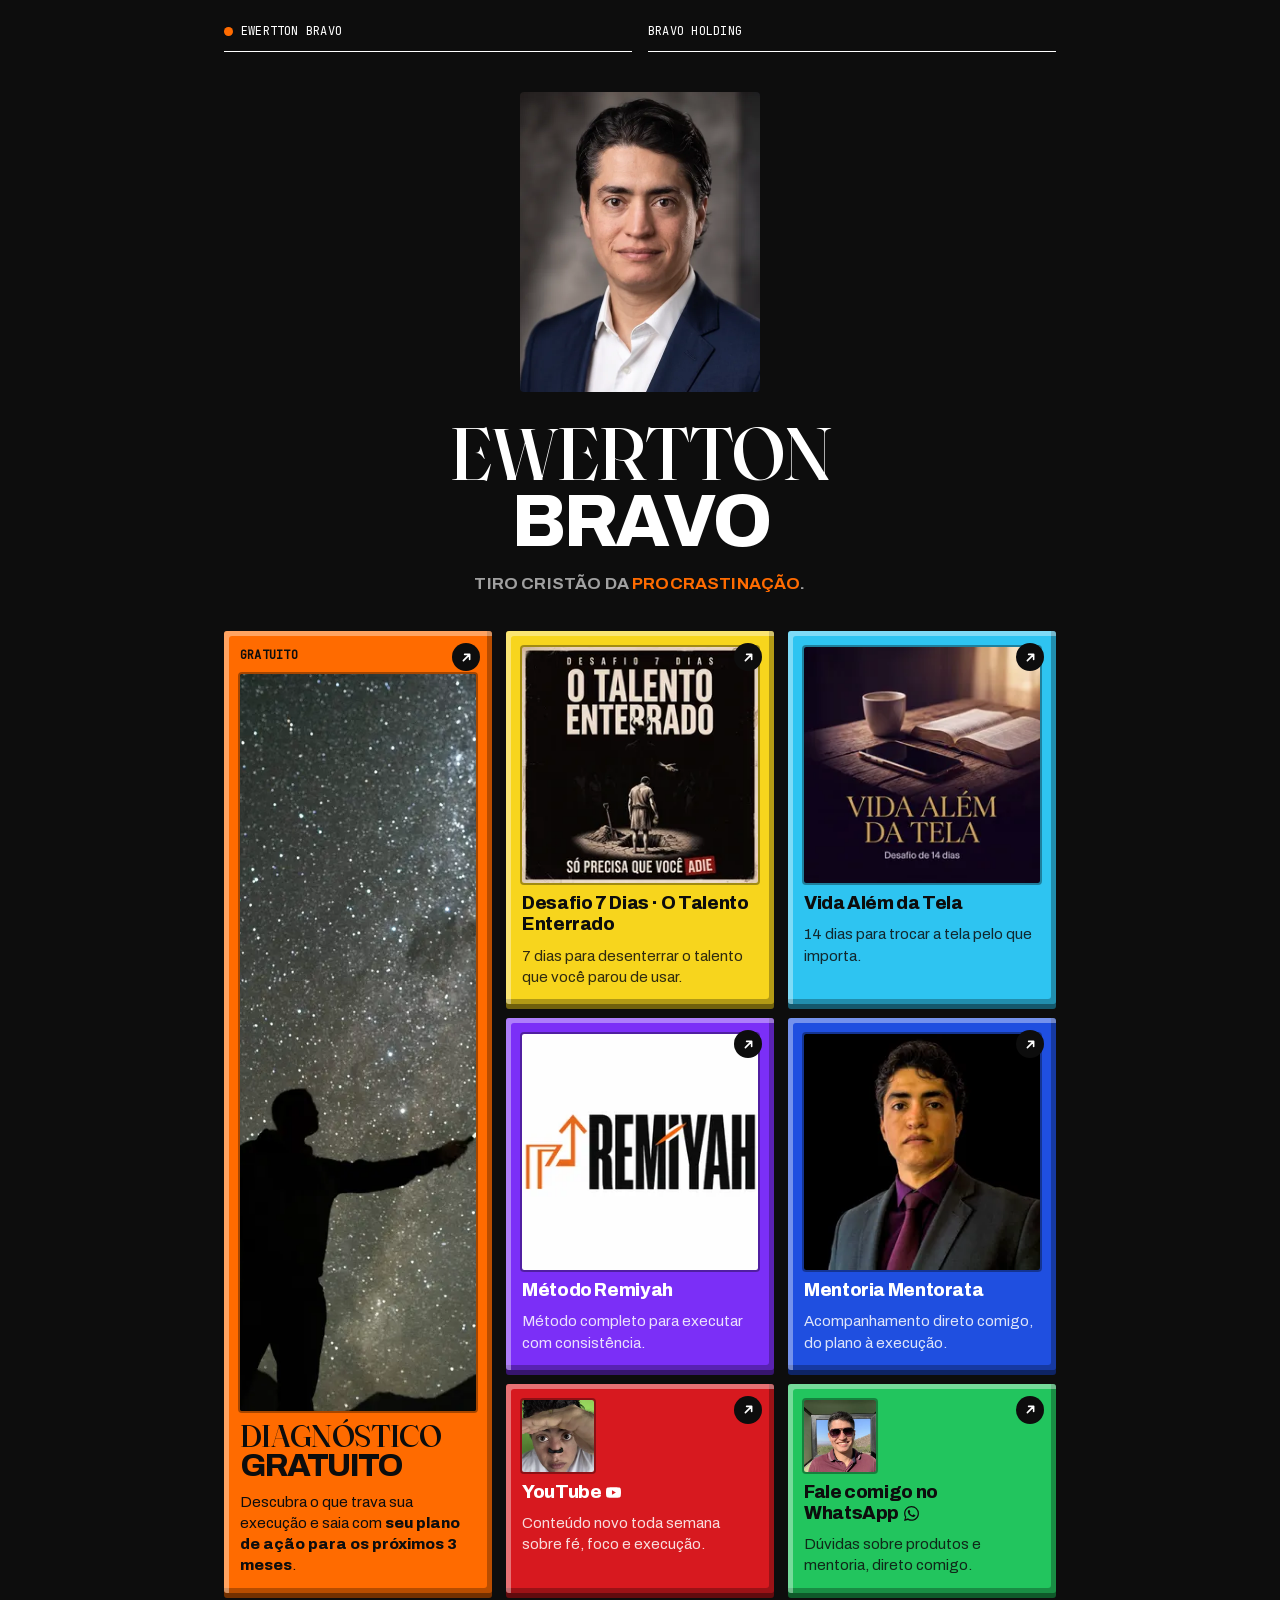
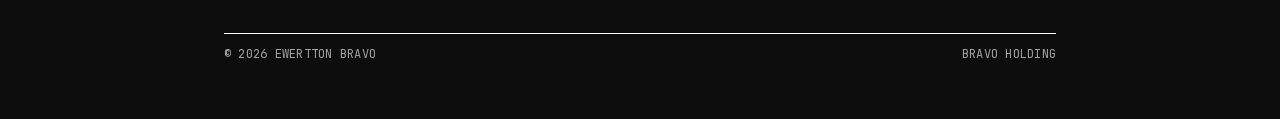
==== commit 885ddcc4: "Merge branch 'identidade-minimalista'" ====
--- a/index.html
+++ b/index.html
@@ -3,6 +3,7 @@
 <head>
 <meta charset="UTF-8">
 <meta name="viewport" content="width=device-width, initial-scale=1">
+<meta name="theme-color" content="#0D0D0D">
 
 <title>Ewertton Bravo | Tiro cristão da procrastinação</title>
 <meta name="description" content="Ewertton Bravo. Tiro cristão da procrastinação. Diagnóstico gratuito, Desafio 7 Dias · O Talento Enterrado, Método Remiyah e Mentoria Mentorata em um só lugar.">
@@ -29,12 +30,9 @@
 <link rel="apple-touch-icon" href="/favicon/apple-touch-icon.png">
 <link rel="manifest" href="/favicon/site.webmanifest">
 
-<!-- Fonts: preconnect + non-blocking load -->
-<link rel="preconnect" href="https://fonts.googleapis.com">
-<link rel="preconnect" href="https://fonts.gstatic.com" crossorigin>
-<link rel="preload" as="style" href="https://fonts.googleapis.com/css2?family=DM+Sans:wght@400;500;700&family=Fraunces:opsz,wght@9..144,600;9..144,700&display=swap">
-<link rel="stylesheet" href="https://fonts.googleapis.com/css2?family=DM+Sans:wght@400;500;700&family=Fraunces:opsz,wght@9..144,600;9..144,700&display=swap" media="print" onload="this.media='all'">
-<noscript><link rel="stylesheet" href="https://fonts.googleapis.com/css2?family=DM+Sans:wght@400;500;700&family=Fraunces:opsz,wght@9..144,600;9..144,700&display=swap"></noscript>
+<!-- Fontes locais (mesmos arquivos de sites.ebravoholding.com): sem origem de terceiros no caminho crítico -->
+<link rel="preload" href="/fonts/fraunces.woff2?v=1" as="font" type="font/woff2" crossorigin>
+<link rel="preload" href="/fonts/archivo.woff2?v=1" as="font" type="font/woff2" crossorigin>
 
 <!-- Structured data: Person -->
 <script type="application/ld+json">
@@ -43,7 +41,7 @@
   "@type": "Person",
   "name": "Ewertton Bravo",
   "url": "https://ebravoholding.com/",
-  "image": "https://ebravoholding.com/assets/avatar.webp?v=4",
+  "image": "https://ebravoholding.com/assets/avatar.webp?v=5",
   "description": "Tiro cristão da procrastinação.",
   "jobTitle": "Mentor",
   "sameAs": ["https://www.youtube.com/@ewerttonbravo"]
@@ -52,264 +50,188 @@
 
 <!-- Critical CSS (above the fold) -->
 <style>
+@font-face{font-family:Fraunces;src:url(/fonts/fraunces.woff2?v=1) format("woff2");font-weight:100 900;font-display:swap}
+@font-face{font-family:Archivo;src:url(/fonts/archivo.woff2?v=1) format("woff2");font-weight:100 900;font-display:swap}
+@font-face{font-family:"JetBrains Mono";src:url(/fonts/jetbrains-mono.woff2?v=1) format("woff2");font-weight:400;font-display:swap}
+/* fallbacks com métrica ajustada: a troca de fonte não empurra o layout (CLS) */
+@font-face{font-family:"Fraunces fb";src:local("Georgia"),local("Times New Roman");size-adjust:96%;ascent-override:92%;descent-override:24%}
+@font-face{font-family:"Archivo fb";src:local("Arial"),local("Helvetica");size-adjust:99%;ascent-override:88%;descent-override:21%}
 :root{
-  --bg:#0D0D0D; --text:#FFFFFF; --accent:#FF6B00; --muted:#A0A0A0;
-  --btn:#16A34A; --btn-hover:#15803D; --btn-ledge:#0E6B34;
-  --red:#AD1F13;
-  --card:#141414; --card-line:#262626;
-  --yellow:#F7F761; --cyan:#5FD5F5; --pink:#FF6DCB;
-  --ease:cubic-bezier(.2,.8,.2,1);
+  --bg:#0D0D0D; --text:#FFFFFF; --muted:#A0A0A0; --line:#262626;
+  --accent:#FF6B00;
+  --serif:Fraunces,"Fraunces fb",Georgia,serif;
+  --sans:Archivo,"Archivo fb",Arial,sans-serif;
+  --mono:"JetBrains Mono",ui-monospace,Menlo,monospace;
+  --ease:cubic-bezier(.2,.7,.2,1);
 }
 *{box-sizing:border-box;margin:0;padding:0}
-html{-webkit-text-size-adjust:100%;background:var(--bg)}
+html{-webkit-text-size-adjust:100%;text-size-adjust:100%;background:var(--bg)}
 body{
-  background:var(--bg);
-  background:linear-gradient(180deg,#0D0D0D 0%,#140C0A 35%,#1E0F0B 70%,#2A120C 100%);
-  color:var(--text);
-  font-family:"DM Sans",system-ui,-apple-system,Segoe UI,Roboto,sans-serif;
-  line-height:1.5; -webkit-font-smoothing:antialiased;
-  min-height:100vh; display:flex; justify-content:center;
-}
-.wrap{
-  width:100%; max-width:480px; padding:40px 16px 48px;
-  display:flex; flex-direction:column; align-items:center;
-}
-/* anel estilo story: borda transparente mostra o gradiente, sombra inset abre o vão escuro.
-   Caixa de 216px pra foto seguir com 200px (216 = 200 + 2x4 borda + 2x4 vão). */
-.avatar{
-  width:216px; height:216px; border-radius:50%;
-  display:block; object-fit:cover;
-  padding:4px; border:4px solid transparent;
-  background:conic-gradient(from 210deg,var(--accent),var(--red),var(--yellow),var(--accent)) border-box;
-  box-shadow:inset 0 0 0 4px var(--bg),0 0 48px rgba(255,107,0,.28);
-}
+  background:var(--bg); color:var(--text);
+  font:400 1rem/1.5 var(--sans); -webkit-font-smoothing:antialiased;
+}
+a{color:inherit;text-decoration:none}
+b{font-weight:800}
+:focus-visible{outline:2px solid var(--accent);outline-offset:3px}
+.wrap{width:100%;max-width:480px;margin:0 auto;padding:0 16px 40px}
+
+/* barra superior em mono, fio embaixo */
+.wrap.topo{display:grid;grid-template-columns:1fr 1fr;gap:16px;padding-top:12px;padding-bottom:0}
+.topo>span,.rotulo,.foot{font:400 .75rem/1.4 var(--mono);text-transform:uppercase;letter-spacing:.02em}
+.topo>span{display:flex;align-items:center;gap:8px;min-height:40px;border-bottom:1px solid var(--text)}
+.ponto{display:inline-block;width:.55rem;height:.55rem;border-radius:50%;background:var(--accent);flex:none}
+
+.hero{display:flex;flex-direction:column;align-items:center;text-align:center;padding:40px 0 36px}
+.avatar{width:200px;height:250px;border-radius:4px;display:block;object-fit:cover;background:#1A1A1A}
 h1{
-  font-family:"Fraunces",Georgia,serif; font-weight:700;
-  font-size:2.4rem; letter-spacing:-.015em; margin-top:22px; text-align:center;
-}
-.tagline{
-  color:#FF3B2F; font-weight:700; font-size:1.28rem;
-  text-shadow:0 0 18px rgba(255,59,47,.45);
-  margin-top:8px; text-align:center;
-}
-/* marca-texto: estado final no base, varredura no keyframe (reduced-motion cai direto no final) */
-.hl{
-  color:#0D0D0D; text-shadow:none; padding:0 .14em; border-radius:3px;
-  background:linear-gradient(var(--yellow),var(--yellow)) no-repeat 0 90%/100% 88%;
-  -webkit-box-decoration-break:clone; box-decoration-break:clone;
-  animation:hl 1s .35s var(--ease) backwards;
-}
-@keyframes hl{from{background-size:0 88%;color:#FF3B2F}}
-
-/* ---- cards ---- */
+  font:500 3.1rem/.92 var(--serif); text-transform:uppercase; letter-spacing:-.025em;
+  margin-top:28px;
+}
+h1 b{display:block;font-family:var(--sans);letter-spacing:-.045em}
+.tagline{font:700 .95rem/1.3 var(--sans);text-transform:uppercase;letter-spacing:.01em;margin-top:18px;color:var(--muted)}
+.tagline em{font-style:normal;color:var(--accent)}
+
+/* ---- grid tetris: cada box é uma peça. Chanfro claro em cima/esquerda, escuro embaixo/direita,
+   ledge embaixo; no toque o ledge some e o chanfro inverte, como botão afundando ---- */
 .links{
-  width:100%; margin-top:30px;
-  display:flex; flex-direction:column; gap:12px;
-}
-.card{
-  --c:#3A3A3A;
-  position:relative; display:flex; align-items:center; gap:14px;
-  padding:16px; text-decoration:none; color:var(--text);
-  background:var(--card);
-  background:color-mix(in srgb,var(--c) 25%,#0D0D0D);
-  border:3px solid color-mix(in srgb,var(--c) 32%,#1A1A1A);
-  border-left:6px solid var(--c);
-  border-radius:16px;
-  box-shadow:0 4px 0 #000;
-  box-shadow:0 4px 0 color-mix(in srgb,var(--c) 38%,#000);
-  transition:transform .12s var(--ease), box-shadow .12s var(--ease), border-color .15s ease, background .15s ease;
-  animation:rise .45s var(--ease) backwards;
-}
-/* ledge afunda no toque: affordance de botão, puxa clique */
-.card:active{transform:translateY(3px);box-shadow:0 1px 0 color-mix(in srgb,var(--c) 38%,#000)}
-@media (hover:hover){
-  .card:hover{background:color-mix(in srgb,var(--c) 35%,#0D0D0D);border-color:color-mix(in srgb,var(--c) 60%,#1A1A1A);border-left-color:var(--c);transform:translateY(-2px)}
-  .card:hover .thumb{box-shadow:0 0 18px color-mix(in srgb,var(--c) 45%,transparent)}
-}
-.card[data-bio="desafio-7-dias"]{--c:var(--yellow)}
-.card[data-bio="vida-alem-da-tela"]{--c:var(--cyan)}
-.card[data-bio="metodo-remiyah"]{--c:var(--pink)}
-.card[data-bio="mentoria-mentorata"]{--c:var(--accent)}
-.card[data-bio="youtube"]{--c:#FF0000}
-.card[data-bio="whatsapp"]{--c:var(--btn)}
-.links>.card:nth-child(2){animation-delay:.05s}
-.links>.card:nth-child(3){animation-delay:.1s}
-.links>.card:nth-child(4){animation-delay:.15s}
-.links>.card:nth-child(5){animation-delay:.2s}
-.links>.card:nth-child(6){animation-delay:.25s}
-.links>.card:nth-child(7){animation-delay:.3s}
-@keyframes rise{from{opacity:0;transform:translateY(14px)}}
-
-.thumb{
-  flex:0 0 auto; width:104px; height:104px; border-radius:14px;
-  display:block; object-fit:cover; background:#1A1A1A;
-  border:2px solid var(--c,var(--accent));
-  transition:box-shadow .15s ease;
-}
+  display:grid; grid-template-columns:1fr 1fr; gap:8px;
+  grid-template-areas:"diag d7" "diag vat" "rem men" "yt wpp";
+}
+.box{
+  --c:#3A3A3A; --t:#FFFFFF;
+  position:relative; display:flex; flex-direction:column; gap:8px; min-width:0;
+  padding:12px; border-radius:3px;
+  background:var(--c); color:var(--t);
+  box-shadow:inset 5px 5px 0 rgba(255,255,255,.38),inset -5px -5px 0 rgba(0,0,0,.28),0 5px 0 color-mix(in srgb,var(--c) 45%,#000);
+  transition:transform .1s var(--ease),box-shadow .1s var(--ease),filter .15s ease;
+  animation:sobe .6s var(--ease) backwards;
+}
+.box:active{
+  transform:translateY(5px);
+  box-shadow:inset 5px 5px 0 rgba(0,0,0,.22),inset -5px -5px 0 rgba(255,255,255,.2),0 0 0 color-mix(in srgb,var(--c) 45%,#000);
+}
+@media (hover:hover){.box:hover{filter:brightness(1.08)}}
+/* seta no canto: o sinal de "aperte aqui" sem botão dentro do bloco */
+.box::after{
+  content:""; position:absolute; top:12px; right:12px; width:28px; height:28px; border-radius:50%;
+  background:#0D0D0D url("data:image/svg+xml,%3Csvg xmlns='http://www.w3.org/2000/svg' viewBox='0 0 24 24' fill='none' stroke='%23fff' stroke-width='2.6' stroke-linecap='round' stroke-linejoin='round'%3E%3Cpath d='M7 17L17 7M9 7h8v8'/%3E%3C/svg%3E") center/15px no-repeat;
+}
+.box[data-bio="diagnostico"]{grid-area:diag;--c:#FF6B00;--t:#0D0D0D}
+.box[data-bio="desafio-7-dias"]{grid-area:d7;--c:#F7D51D;--t:#0D0D0D;animation-delay:.06s}
+.box[data-bio="vida-alem-da-tela"]{grid-area:vat;--c:#2EC4F1;--t:#0D0D0D;animation-delay:.12s}
+.box[data-bio="metodo-remiyah"]{grid-area:rem;--c:#7B2FF7;animation-delay:.18s}
+.box[data-bio="mentoria-mentorata"]{grid-area:men;--c:#1F4FE0;animation-delay:.22s}
+.box[data-bio="youtube"]{grid-area:yt;--c:#D7191F;animation-delay:.26s}
+.box[data-bio="whatsapp"]{grid-area:wpp;--c:#22C55E;--t:#0D0D0D;animation-delay:.3s}
+@keyframes sobe{from{opacity:0;transform:translateY(16px)}}
+
+.rotulo{opacity:.8;padding-right:34px}
+.foto{display:block;width:100%;height:auto;aspect-ratio:1;object-fit:cover;border-radius:2px;background:#1A1A1A;outline:2px solid rgba(0,0,0,.35)}
+.box__titulo{font:800 1rem/1.15 var(--sans);letter-spacing:-.02em}
+.box__desc{font-size:.85rem;line-height:1.4;opacity:.85}
+
+/* diagnóstico: a coluna alta. Foto cresce pra ocupar a altura que sobra */
+.box--diag .rotulo{font-weight:700;opacity:1}
+.box--diag .foto{flex:1 1 auto;aspect-ratio:auto;min-height:150px;object-position:38% 50%}
+.box--diag .box__titulo{font:500 1.3rem/.95 var(--serif);text-transform:uppercase;letter-spacing:-.02em}
+.box--diag .box__titulo b{display:block;font-family:var(--sans);letter-spacing:-.045em}
+.box--diag .box__desc{opacity:1}
+.box--diag .box__desc strong{font-weight:800}
+
+/* YouTube e WhatsApp: compactos, thumb no topo */
+.thumb{flex:none;width:64px;height:64px;border-radius:2px;object-fit:cover;background:#1A1A1A;outline:2px solid rgba(0,0,0,.35)}
 .nowrap{white-space:nowrap}
-.title-ico{width:17px;height:17px;vertical-align:-2px;margin-left:6px;flex:0 0 auto}
-.ico-yt{color:#FF0000}
-.ico-wpp{color:var(--btn)}
-
-.card__body{display:flex;flex-direction:column;gap:4px;min-width:0}
-.card__title{
-  font-weight:700; font-size:1.2rem; line-height:1.25; letter-spacing:-.01em;
-}
-.card__desc{color:#E0E0E0;font-size:1rem;line-height:1.35}
-
-/* destaque: Diagnóstico Gratuito */
-.card--hero{
-  background:
-    radial-gradient(420px 200px at 100% 0,rgba(255,107,0,.20),transparent 70%),
-    linear-gradient(180deg,#1C1208,#141414);
-  border:3px solid var(--accent);
-  box-shadow:0 0 0 4px rgba(255,107,0,.12),0 18px 50px rgba(255,107,0,.16);
-  padding:16px 14px 16px;
-  flex-direction:column; align-items:stretch; gap:12px;
-}
-.card--hero:active{transform:none;box-shadow:0 0 0 4px rgba(255,107,0,.12),0 18px 50px rgba(255,107,0,.16)}
-@media (hover:hover){.card--hero:hover{background:radial-gradient(420px 200px at 100% 0,rgba(255,107,0,.26),transparent 70%),linear-gradient(180deg,#241609,#161616);border-color:#FF8A2B;transform:none}}
-.hero__top{display:flex;align-items:center;gap:14px}
-.card--hero .thumb{width:116px;height:116px;border-color:var(--accent)}
-.card--hero .card__title{font-size:1.35rem;color:var(--accent)}
-.card--hero .card__desc{font-size:1.05rem;color:#D4D4D4}
-.card--hero .card__desc strong{color:#fff;font-weight:700}
-.badge{
-  align-self:flex-start;
-  font-size:.74rem; font-weight:700; letter-spacing:.09em; text-transform:uppercase;
-  color:#0D0D0D; background:var(--yellow);
-  padding:4px 9px; border-radius:999px; margin-bottom:2px;
-}
-.hero__cta{
-  position:relative;
-  display:flex; align-items:center; justify-content:center; gap:10px;
-  min-height:58px; padding:14px 20px;
-  background:var(--btn); color:#fff; font-weight:700; font-size:1.08rem;
-  text-transform:uppercase; letter-spacing:.03em;
-  border:2px solid var(--btn-ledge); border-radius:12px;
-  box-shadow:0 5px 0 var(--btn-ledge),0 14px 34px rgba(22,163,74,.38);
-  transition:transform .12s var(--ease),box-shadow .12s var(--ease),background .15s ease;
-}
-/* pulso em opacity de pseudo-elemento: roda no compositor, não repinta o botão */
-.hero__cta::after{
-  content:""; position:absolute; inset:-2px; border-radius:inherit; pointer-events:none;
-  box-shadow:0 0 0 3px rgba(22,163,74,.55),0 0 28px 6px rgba(22,163,74,.55);
-  opacity:0; animation:pulse 2.4s 1.2s ease-in-out infinite;
-}
-@keyframes pulse{50%{opacity:1}}
-.hero__cta svg{animation:nudge 2.4s 1.2s var(--ease) infinite}
-@keyframes nudge{0%,60%,100%{transform:none}30%{transform:translateX(4px)}}
-.card--hero:active .hero__cta{transform:translateY(4px);box-shadow:0 1px 0 var(--btn-ledge),0 6px 18px rgba(22,163,74,.3)}
-@media (hover:hover){.card--hero:hover .hero__cta{background:var(--btn-hover)}}
-
-.chev{flex:0 0 auto;margin-left:auto;color:var(--c);width:18px;height:18px}
-@media (max-width:400px){
-  .wrap{padding:36px 14px 44px}
-  .thumb{width:92px;height:92px}
-  .card--hero .thumb{width:104px;height:104px}
-  .card{padding:14px;gap:12px}
-  .card__title{font-size:1.12rem}
-  .card__desc{font-size:.95rem}
-  .hero__cta{font-size:1rem}
-  .chev{display:none}
-}
+.title-ico{width:15px;height:15px;vertical-align:-2px;margin-left:5px}
+
 @media (prefers-reduced-motion:reduce){
   *,*::before,*::after{animation:none!important;transition:none!important}
 }
-@media (min-width:600px){
-  .avatar{width:256px;height:256px}
-  h1{font-size:2.8rem}
-  .tagline{font-size:1.38rem}
+@media (min-width:720px){
+  .wrap{max-width:880px;padding:0 24px 56px}
+  .avatar{width:240px;height:300px}
+  h1{font-size:4.6rem}
+  .tagline{font-size:1.05rem}
+  .links{
+    grid-template-columns:repeat(3,1fr); gap:14px;
+    grid-template-areas:"diag d7 vat" "diag rem men" "diag yt wpp";
+  }
+  .box{padding:16px;gap:10px}
+  .box__titulo{font-size:1.15rem}
+  .box__desc{font-size:.95rem}
+  .box--diag .box__titulo{font-size:2rem}
+  .thumb{width:72px;height:72px}
 }
 </style>
 </head>
 <body>
+<header class="wrap topo">
+  <span><span class="ponto" aria-hidden="true"></span>Ewertton Bravo</span>
+  <span>Bravo Holding</span>
+</header>
+
 <main class="wrap">
-  <img class="avatar" src="/assets/avatar.webp?v=4" width="216" height="216"
-       alt="Ewertton Bravo" fetchpriority="high">
-  <h1>Ewertton Bravo</h1>
-  <p class="tagline">Tiro cristão da <span class="hl">procrastinação</span>.</p>
+  <section class="hero">
+    <img class="avatar" src="/assets/avatar.webp?v=5" width="200" height="250"
+         alt="Ewertton Bravo" fetchpriority="high">
+    <h1>Ewertton <b>Bravo</b></h1>
+    <p class="tagline">Tiro cristão da <em>procrastinação</em>.</p>
+  </section>
 
   <nav class="links" aria-label="Links">
 
-    <!-- DESTAQUE -->
-    <a class="card card--hero" href="https://ebravoholding.com/diagnostico?utm_source=Instagram&amp;utm_medium=LinkBio&amp;utm_campaign=Diagnostico&amp;utm_content=Todos&amp;utm_term=Perfil" data-bio="diagnostico">
-      <span class="badge">Gratuito</span>
-      <span class="hero__top">
-        <img class="thumb" src="/assets/prod-diagnostico.webp?v=2" width="116" height="116" alt="Diagnóstico Gratuito" decoding="async">
-      <span class="card__body">
-          <span class="card__title">Diagnóstico Gratuito</span>
-          <span class="card__desc">Descubra o que trava sua execução e saia com <strong>seu plano de ação para os próximos 3 meses</strong>.</span>
-        </span>
-      </span>
-      <span class="hero__cta">Fazer meu diagnóstico
-        <svg width="18" height="18" viewBox="0 0 24 24" fill="none" stroke="currentColor" stroke-width="2.2" stroke-linecap="round" stroke-linejoin="round" aria-hidden="true"><path d="M5 12h13M13 6l6 6-6 6"/></svg>
-      </span>
-    </a>
-
-    <a class="card" href="https://ebravoholding.com/desafio?utm_source=Instagram&amp;utm_medium=LinkBio&amp;utm_campaign=GoogleForms&amp;utm_content=Todos&amp;utm_term=Organico" data-bio="desafio-7-dias">
-      <img class="thumb" src="/assets/prod-desafio.webp?v=2" width="104" height="104" alt="Desafio 7 Dias · O Talento Enterrado" loading="lazy" decoding="async">
-      <span class="card__body">
-        <span class="card__title">Desafio 7 Dias · O Talento Enterrado</span>
-        <span class="card__desc">7 dias para desenterrar o talento que você parou de usar.</span>
-      </span>
-      <svg class="chev" viewBox="0 0 24 24" fill="none" stroke="currentColor" stroke-width="2.2" stroke-linecap="round" stroke-linejoin="round" aria-hidden="true"><path d="M9 5l7 7-7 7"/></svg>
-    </a>
-
-    <a class="card" href="https://ebravoholding.com/pages/vida-alem-da-tela/?utm_source=Instagram&amp;utm_medium=LinkBio&amp;utm_campaign=VAT&amp;utm_content=Todos&amp;utm_term=Organico" data-bio="vida-alem-da-tela">
-      <img class="thumb" src="/assets/prod-vat.webp?v=2" width="104" height="104" alt="Vida Além da Tela" loading="lazy" decoding="async">
-      <span class="card__body">
-        <span class="card__title">Vida Além da Tela</span>
-        <span class="card__desc">14 dias para trocar a tela pelo que importa.</span>
-      </span>
-      <svg class="chev" viewBox="0 0 24 24" fill="none" stroke="currentColor" stroke-width="2.2" stroke-linecap="round" stroke-linejoin="round" aria-hidden="true"><path d="M9 5l7 7-7 7"/></svg>
-    </a>
-
-    <a class="card" href="https://ebravoholding.com/remiyah?utm_source=Instagram&amp;utm_medium=LinkBio&amp;utm_campaign=RMA&amp;utm_content=Todos&amp;utm_term=Organico" data-bio="metodo-remiyah">
-      <img class="thumb" src="/assets/prod-remiyah.webp?v=2" width="104" height="104" alt="Método Remiyah" loading="lazy" decoding="async">
-      <span class="card__body">
-        <span class="card__title">Método Remiyah</span>
-        <span class="card__desc">Método completo para executar com consistência.</span>
-      </span>
-      <svg class="chev" viewBox="0 0 24 24" fill="none" stroke="currentColor" stroke-width="2.2" stroke-linecap="round" stroke-linejoin="round" aria-hidden="true"><path d="M9 5l7 7-7 7"/></svg>
-    </a>
-
-    <a class="card" href="https://wa.me/5591920052300?text=Tenho%20interesse%20na%20Mentoria%20Mentorata" data-bio="mentoria-mentorata" target="_blank" rel="noopener">
-      <img class="thumb" src="/assets/prod-mentorata.webp?v=2" width="104" height="104" alt="Mentoria Mentorata" loading="lazy" decoding="async">
-      <span class="card__body">
-        <span class="card__title">Mentoria Mentorata</span>
-        <span class="card__desc">Acompanhamento direto comigo, do plano à execução.</span>
-      </span>
-      <svg class="chev" viewBox="0 0 24 24" fill="none" stroke="currentColor" stroke-width="2.2" stroke-linecap="round" stroke-linejoin="round" aria-hidden="true"><path d="M9 5l7 7-7 7"/></svg>
-    </a>
-
-    <a class="card" href="https://www.youtube.com/@ewerttonbravo" data-bio="youtube" target="_blank" rel="noopener">
-      <img class="thumb" src="/assets/prod-youtube.webp?v=2" width="104" height="104" alt="Canal do Ewertton Bravo no YouTube" loading="lazy" decoding="async">
-      <span class="card__body">
-        <span class="card__title">YouTube<svg class="title-ico ico-yt" viewBox="0 0 24 24" fill="currentColor" aria-hidden="true"><path d="M23.498 6.186a3.016 3.016 0 0 0-2.122-2.136C19.505 3.545 12 3.545 12 3.545s-7.505 0-9.377.505A3.017 3.017 0 0 0 .502 6.186C0 8.07 0 12 0 12s0 3.93.502 5.814a3.016 3.016 0 0 0 2.122 2.136c1.871.505 9.376.505 9.376.505s7.505 0 9.377-.505a3.015 3.015 0 0 0 2.122-2.136C24 15.93 24 12 24 12s0-3.93-.502-5.814zM9.545 15.568V8.432L15.818 12l-6.273 3.568z"/></svg></span>
-        <span class="card__desc">Conteúdo novo toda semana sobre fé, foco e execução.</span>
-      </span>
-      <svg class="chev" viewBox="0 0 24 24" fill="none" stroke="currentColor" stroke-width="2.2" stroke-linecap="round" stroke-linejoin="round" aria-hidden="true"><path d="M9 5l7 7-7 7"/></svg>
-    </a>
-
-    <a class="card" href="https://wa.me/5591920052300" data-bio="whatsapp" target="_blank" rel="noopener">
-      <img class="thumb" src="/assets/prod-whatsapp.webp?v=2" width="104" height="104" alt="Ewertton Bravo" loading="lazy" decoding="async">
-      <span class="card__body">
-        <span class="card__title">Fale comigo no <span class="nowrap">WhatsApp<svg class="title-ico ico-wpp" viewBox="0 0 24 24" fill="currentColor" aria-hidden="true"><path d="M.057 24l1.687-6.163a11.867 11.867 0 01-1.587-5.945C.16 5.335 5.495 0 12.05 0a11.82 11.82 0 018.413 3.488 11.82 11.82 0 013.48 8.414c-.003 6.557-5.338 11.892-11.893 11.892a11.9 11.9 0 01-5.688-1.448L.057 24zm6.597-3.807c1.676.995 3.276 1.591 5.392 1.592 5.448 0 9.886-4.434 9.889-9.885.002-5.462-4.415-9.89-9.881-9.892-5.452 0-9.887 4.434-9.889 9.884a9.86 9.86 0 001.51 5.26l-.999 3.648 3.978-1.044zm11.387-5.464c-.074-.124-.272-.198-.57-.347-.297-.149-1.758-.868-2.031-.967-.272-.099-.47-.149-.669.149-.198.297-.768.967-.941 1.165-.173.198-.347.223-.644.074-.297-.149-1.255-.462-2.39-1.475-.883-.788-1.48-1.761-1.653-2.059-.173-.297-.018-.458.13-.606.134-.133.297-.347.446-.521.151-.172.2-.296.3-.495.099-.198.05-.372-.025-.521-.075-.148-.669-1.611-.916-2.206-.242-.579-.487-.5-.669-.51l-.57-.01c-.198 0-.52.074-.792.372s-1.04 1.016-1.04 2.479 1.065 2.876 1.213 3.074c.149.198 2.095 3.2 5.076 4.487.71.306 1.263.489 1.694.626.712.226 1.36.194 1.872.118.571-.085 1.758-.719 2.006-1.413.248-.695.248-1.29.173-1.414z"/></svg></span></span>
-        <span class="card__desc">Dúvidas sobre produtos e mentoria, direto comigo.</span>
-      </span>
-      <svg class="chev" viewBox="0 0 24 24" fill="none" stroke="currentColor" stroke-width="2.2" stroke-linecap="round" stroke-linejoin="round" aria-hidden="true"><path d="M9 5l7 7-7 7"/></svg>
+    <a class="box box--diag" href="https://ebravoholding.com/diagnostico?utm_source=Instagram&amp;utm_medium=LinkBio&amp;utm_campaign=Diagnostico&amp;utm_content=Todos&amp;utm_term=Perfil" data-bio="diagnostico">
+      <span class="rotulo">Gratuito</span>
+      <img class="foto" src="/assets/prod-diagnostico.webp?v=3" width="720" height="960" alt="Diagnóstico Gratuito" decoding="async">
+      <span class="box__titulo">Diagnóstico <b>Gratuito</b></span>
+      <span class="box__desc">Descubra o que trava sua execução e saia com <strong>seu plano de ação para os próximos 3 meses</strong>.</span>
+    </a>
+
+    <a class="box" href="https://ebravoholdingo.shop/desafio-talento-enterrado/?utm_source=Instagram&amp;utm_medium=LinkBio&amp;utm_campaign=Instagram&amp;utm_content=Todos&amp;utm_term=Organico" data-bio="desafio-7-dias">
+      <img class="foto" src="/assets/prod-desafio.webp?v=2" width="256" height="256" alt="Desafio 7 Dias · O Talento Enterrado" decoding="async">
+      <span class="box__titulo">Desafio 7 Dias · O Talento Enterrado</span>
+      <span class="box__desc">7 dias para desenterrar o talento que você parou de usar.</span>
+    </a>
+
+    <a class="box" href="https://ebravoholdingo.shop/vida-alem-da-tela/?utm_source=Instagram&amp;utm_medium=LinkBio&amp;utm_campaign=VAT&amp;utm_content=Todos&amp;utm_term=Organico" data-bio="vida-alem-da-tela">
+      <img class="foto" src="/assets/prod-vat.webp?v=2" width="256" height="256" alt="Vida Além da Tela" loading="lazy" decoding="async">
+      <span class="box__titulo">Vida Além da Tela</span>
+      <span class="box__desc">14 dias para trocar a tela pelo que importa.</span>
+    </a>
+
+    <a class="box" href="https://ebravoholding.com/remiyah?utm_source=Instagram&amp;utm_medium=LinkBio&amp;utm_campaign=RMA&amp;utm_content=Todos&amp;utm_term=Organico" data-bio="metodo-remiyah">
+      <img class="foto" src="/assets/prod-remiyah.webp?v=2" width="256" height="256" alt="Método Remiyah" loading="lazy" decoding="async">
+      <span class="box__titulo">Método Remiyah</span>
+      <span class="box__desc">Método completo para executar com consistência.</span>
+    </a>
+
+    <a class="box" href="https://wa.me/5591920052300?text=Tenho%20interesse%20na%20Mentoria%20Mentorata" data-bio="mentoria-mentorata" target="_blank" rel="noopener">
+      <img class="foto" src="/assets/prod-mentorata.webp?v=2" width="256" height="256" alt="Mentoria Mentorata" loading="lazy" decoding="async">
+      <span class="box__titulo">Mentoria Mentorata</span>
+      <span class="box__desc">Acompanhamento direto comigo, do plano à execução.</span>
+    </a>
+
+    <a class="box" href="https://www.youtube.com/@ewerttonbravo" data-bio="youtube" target="_blank" rel="noopener">
+      <img class="thumb" src="/assets/prod-youtube.webp?v=2" width="64" height="64" alt="Canal do Ewertton Bravo no YouTube" loading="lazy" decoding="async">
+      <span class="box__titulo"><span class="nowrap">YouTube<svg class="title-ico" viewBox="0 0 24 24" fill="currentColor" aria-hidden="true"><path d="M23.498 6.186a3.016 3.016 0 0 0-2.122-2.136C19.505 3.545 12 3.545 12 3.545s-7.505 0-9.377.505A3.017 3.017 0 0 0 .502 6.186C0 8.07 0 12 0 12s0 3.93.502 5.814a3.016 3.016 0 0 0 2.122 2.136c1.871.505 9.376.505 9.376.505s7.505 0 9.377-.505a3.015 3.015 0 0 0 2.122-2.136C24 15.93 24 12 24 12s0-3.93-.502-5.814zM9.545 15.568V8.432L15.818 12l-6.273 3.568z"/></svg></span></span>
+      <span class="box__desc">Conteúdo novo toda semana sobre fé, foco e execução.</span>
+    </a>
+
+    <a class="box" href="https://wa.me/5591920052300" data-bio="whatsapp" target="_blank" rel="noopener">
+      <img class="thumb" src="/assets/prod-whatsapp.webp?v=2" width="64" height="64" alt="Ewertton Bravo" loading="lazy" decoding="async">
+      <span class="box__titulo">Fale comigo no <span class="nowrap">WhatsApp<svg class="title-ico" viewBox="0 0 24 24" fill="currentColor" aria-hidden="true"><path d="M.057 24l1.687-6.163a11.867 11.867 0 01-1.587-5.945C.16 5.335 5.495 0 12.05 0a11.82 11.82 0 018.413 3.488 11.82 11.82 0 013.48 8.414c-.003 6.557-5.338 11.892-11.893 11.892a11.9 11.9 0 01-5.688-1.448L.057 24zm6.597-3.807c1.676.995 3.276 1.591 5.392 1.592 5.448 0 9.886-4.434 9.889-9.885.002-5.462-4.415-9.89-9.881-9.892-5.452 0-9.887 4.434-9.889 9.884a9.86 9.86 0 001.51 5.26l-.999 3.648 3.978-1.044zm11.387-5.464c-.074-.124-.272-.198-.57-.347-.297-.149-1.758-.868-2.031-.967-.272-.099-.47-.149-.669.149-.198.297-.768.967-.941 1.165-.173.198-.347.223-.644.074-.297-.149-1.255-.462-2.39-1.475-.883-.788-1.48-1.761-1.653-2.059-.173-.297-.018-.458.13-.606.134-.133.297-.347.446-.521.151-.172.2-.296.3-.495.099-.198.05-.372-.025-.521-.075-.148-.669-1.611-.916-2.206-.242-.579-.487-.5-.669-.51l-.57-.01c-.198 0-.52.074-.792.372s-1.04 1.016-1.04 2.479 1.065 2.876 1.213 3.074c.149.198 2.095 3.2 5.076 4.487.71.306 1.263.489 1.694.626.712.226 1.36.194 1.872.118.571-.085 1.758-.719 2.006-1.413.248-.695.248-1.29.173-1.414z"/></svg></span></span>
+      <span class="box__desc">Dúvidas sobre produtos e mentoria, direto comigo.</span>
     </a>
   </nav>
 
   <footer class="foot">
-    <p>&copy; <span id="y">2026</span> Ewertton Bravo. Bravo Holding.</p>
+    <span>&copy; <span id="y">2026</span> Ewertton Bravo</span>
+    <span>Bravo Holding</span>
   </footer>
 </main>
 
 <!-- non-critical styles -->
-<link rel="stylesheet" href="/style.css?v=5" media="print" onload="this.media='all'">
-<noscript><link rel="stylesheet" href="/style.css?v=5"></noscript>
+<link rel="stylesheet" href="/style.css?v=6" media="print" onload="this.media='all'">
+<noscript><link rel="stylesheet" href="/style.css?v=6"></noscript>
 
 <!-- Meta Pixel -->
 <script>
--- a/style.css
+++ b/style.css
@@ -1,15 +1,8 @@
-/* style.css — não crítico (footer, variações, refinamentos) */
+/* style.css — não crítico (rodapé) */
 
 .foot{
-  margin-top:34px;
+  display:flex; justify-content:space-between; gap:16px;
+  margin-top:40px; padding-top:12px;
+  border-top:1px solid var(--text);
   color:var(--muted);
-  font-size:.86rem;
-  text-align:center;
 }
-
-/* leve respiro tipográfico no desktop */
-@media (min-width:600px){
-  .card__title{font-size:1.28rem}
-  .card--hero .card__title{font-size:1.45rem}
-  .card__desc{font-size:1.05rem}
-}
--- a/style.css
+++ b/style.css
@@ -1,15 +1,8 @@
-/* style.css — não crítico (footer, variações, refinamentos) */
+/* style.css — não crítico (rodapé) */
 
 .foot{
-  margin-top:34px;
+  display:flex; justify-content:space-between; gap:16px;
+  margin-top:40px; padding-top:12px;
+  border-top:1px solid var(--text);
   color:var(--muted);
-  font-size:.86rem;
-  text-align:center;
 }
-
-/* leve respiro tipográfico no desktop */
-@media (min-width:600px){
-  .card__title{font-size:1.28rem}
-  .card--hero .card__title{font-size:1.45rem}
-  .card__desc{font-size:1.05rem}
-}
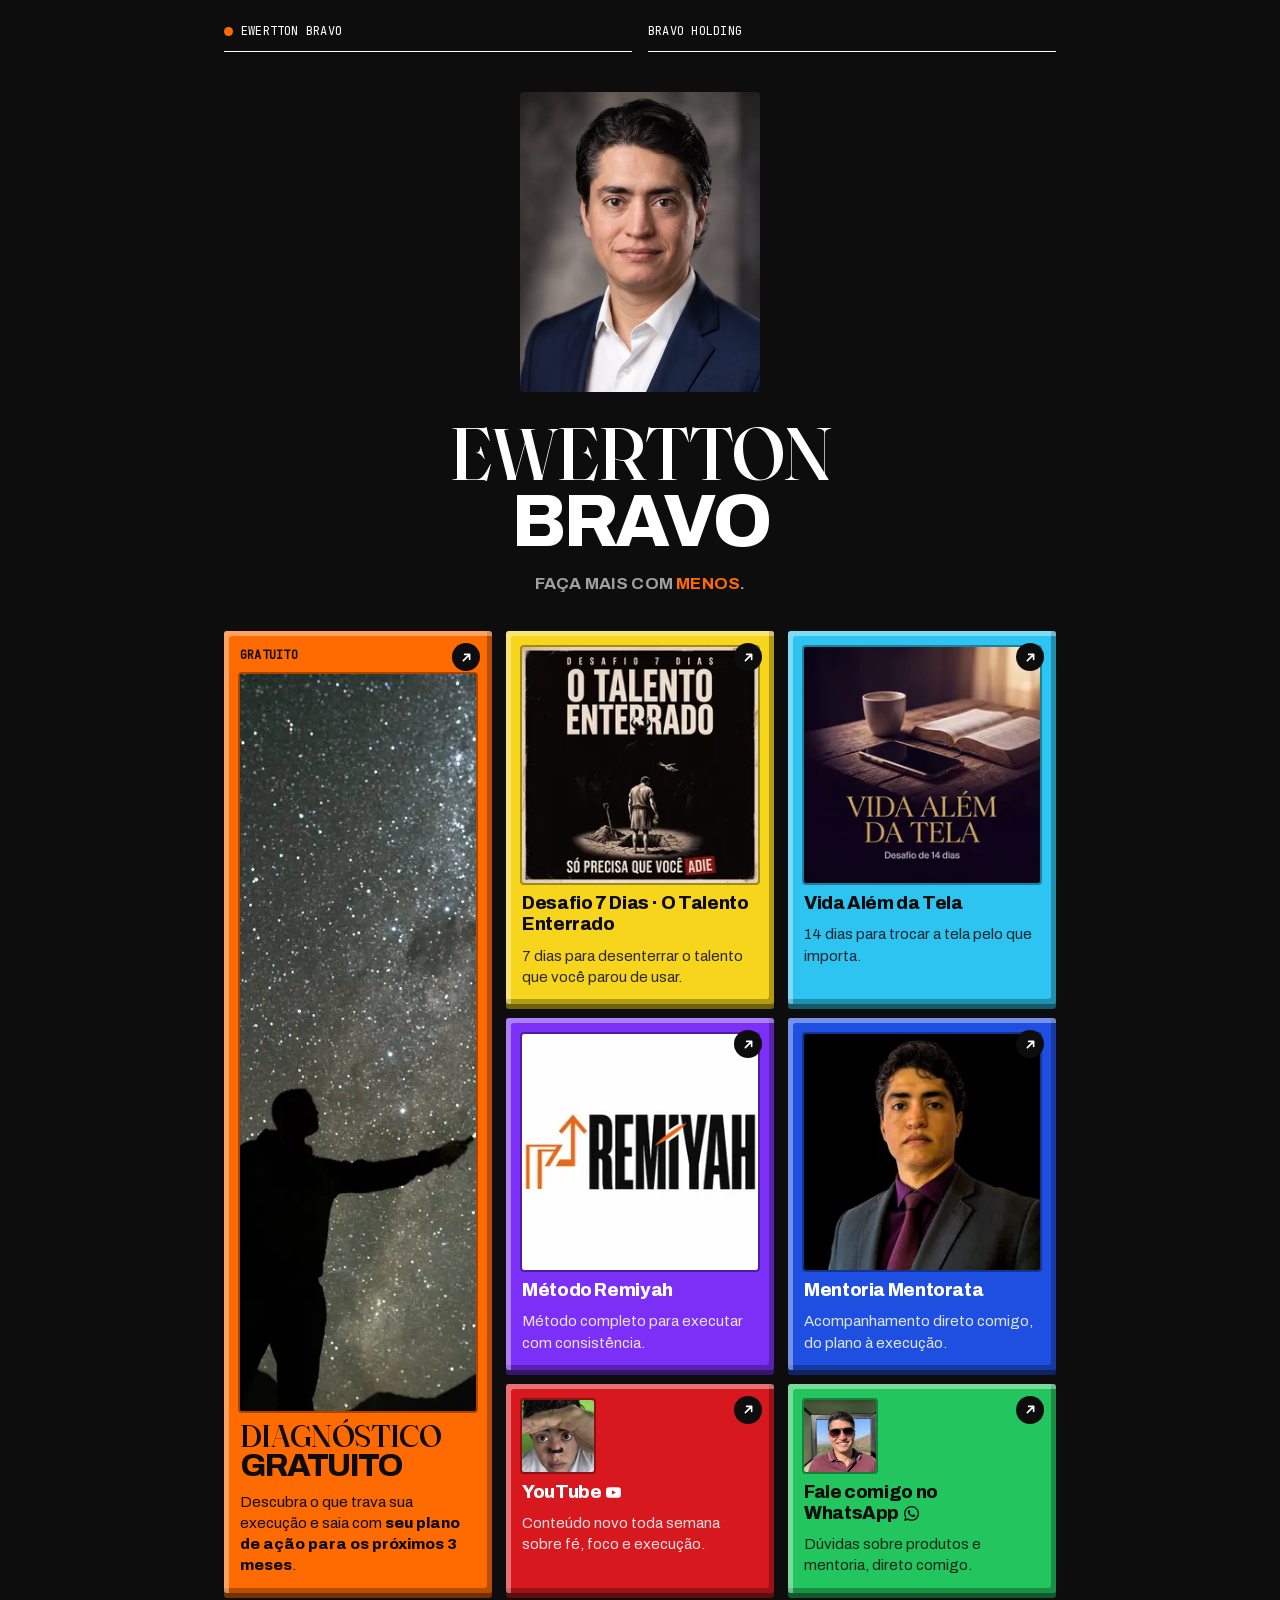
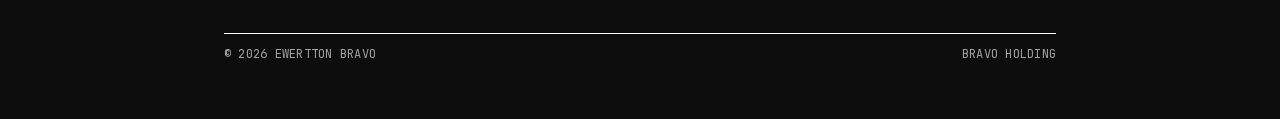
==== commit 820d0465: "Merge branch 'tagline-faca-mais'" ====
--- a/index.html
+++ b/index.html
@@ -5,30 +5,30 @@
 <meta name="viewport" content="width=device-width, initial-scale=1">
 <meta name="theme-color" content="#0D0D0D">
 
-<title>Ewertton Bravo | Tiro cristão da procrastinação</title>
-<meta name="description" content="Ewertton Bravo. Tiro cristão da procrastinação. Diagnóstico gratuito, Desafio 7 Dias · O Talento Enterrado, Método Remiyah e Mentoria Mentorata em um só lugar.">
+<title>Ewertton Bravo | Faça mais com menos</title>
+<meta name="description" content="Ewertton Bravo. Faça mais com menos. Diagnóstico gratuito, Desafio 7 Dias · O Talento Enterrado, Método Remiyah e Mentoria Mentorata em um só lugar.">
 <link rel="canonical" href="https://ebravoholding.com/">
 
 <!-- Open Graph -->
 <meta property="og:type" content="website">
 <meta property="og:url" content="https://ebravoholding.com/">
-<meta property="og:title" content="Ewertton Bravo | Tiro cristão da procrastinação">
+<meta property="og:title" content="Ewertton Bravo | Faça mais com menos">
 <meta property="og:description" content="Diagnóstico gratuito, Desafio 7 Dias · O Talento Enterrado, Método Remiyah e Mentoria Mentorata em um só lugar.">
-<meta property="og:image" content="https://ebravoholding.com/og-image.jpg">
+<meta property="og:image" content="https://ebravoholding.com/og-image.jpg?v=3">
 <meta property="og:image:width" content="1200">
 <meta property="og:image:height" content="630">
 <meta property="og:locale" content="pt_BR">
 
 <!-- Twitter -->
 <meta name="twitter:card" content="summary_large_image">
-<meta name="twitter:title" content="Ewertton Bravo | Tiro cristão da procrastinação">
+<meta name="twitter:title" content="Ewertton Bravo | Faça mais com menos">
 <meta name="twitter:description" content="Diagnóstico gratuito, Desafio 7 Dias · O Talento Enterrado, Método Remiyah e Mentoria Mentorata em um só lugar.">
-<meta name="twitter:image" content="https://ebravoholding.com/og-image.jpg">
-
-<link rel="icon" href="/favicon/favicon.ico" sizes="any">
-<link rel="icon" type="image/svg+xml" href="/favicon/favicon.svg">
-<link rel="apple-touch-icon" href="/favicon/apple-touch-icon.png">
-<link rel="manifest" href="/favicon/site.webmanifest">
+<meta name="twitter:image" content="https://ebravoholding.com/og-image.jpg?v=3">
+
+<link rel="icon" href="/favicon/favicon.ico?v=2" sizes="any">
+<link rel="icon" type="image/svg+xml" href="/favicon/favicon.svg?v=2">
+<link rel="apple-touch-icon" href="/favicon/apple-touch-icon.png?v=2">
+<link rel="manifest" href="/favicon/site.webmanifest?v=2">
 
 <!-- Fontes locais (mesmos arquivos de sites.ebravoholding.com): sem origem de terceiros no caminho crítico -->
 <link rel="preload" href="/fonts/fraunces.woff2?v=1" as="font" type="font/woff2" crossorigin>
@@ -42,7 +42,7 @@
   "name": "Ewertton Bravo",
   "url": "https://ebravoholding.com/",
   "image": "https://ebravoholding.com/assets/avatar.webp?v=5",
-  "description": "Tiro cristão da procrastinação.",
+  "description": "Faça mais com menos.",
   "jobTitle": "Mentor",
   "sameAs": ["https://www.youtube.com/@ewerttonbravo"]
 }
@@ -174,7 +174,7 @@
     <img class="avatar" src="/assets/avatar.webp?v=5" width="200" height="250"
          alt="Ewertton Bravo" fetchpriority="high">
     <h1>Ewertton <b>Bravo</b></h1>
-    <p class="tagline">Tiro cristão da <em>procrastinação</em>.</p>
+    <p class="tagline">Faça mais com <em>menos</em>.</p>
   </section>
 
   <nav class="links" aria-label="Links">
